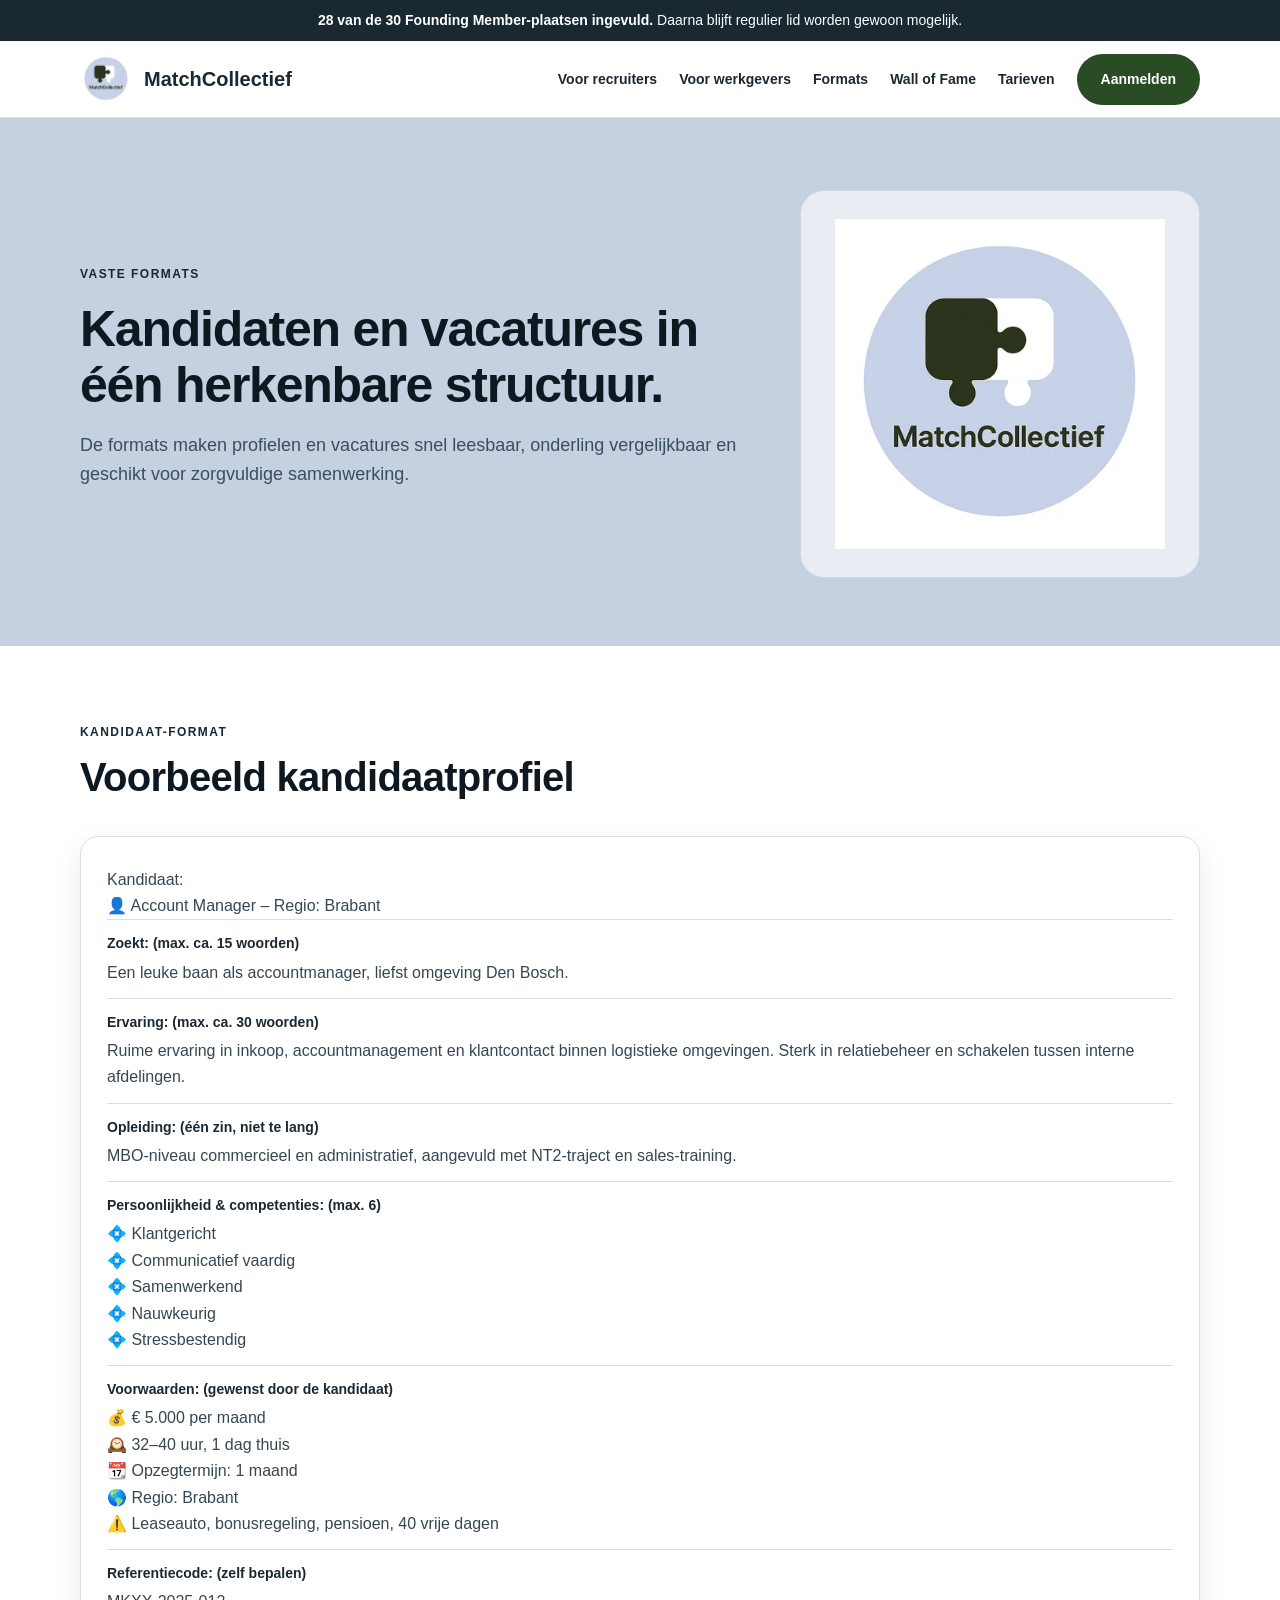
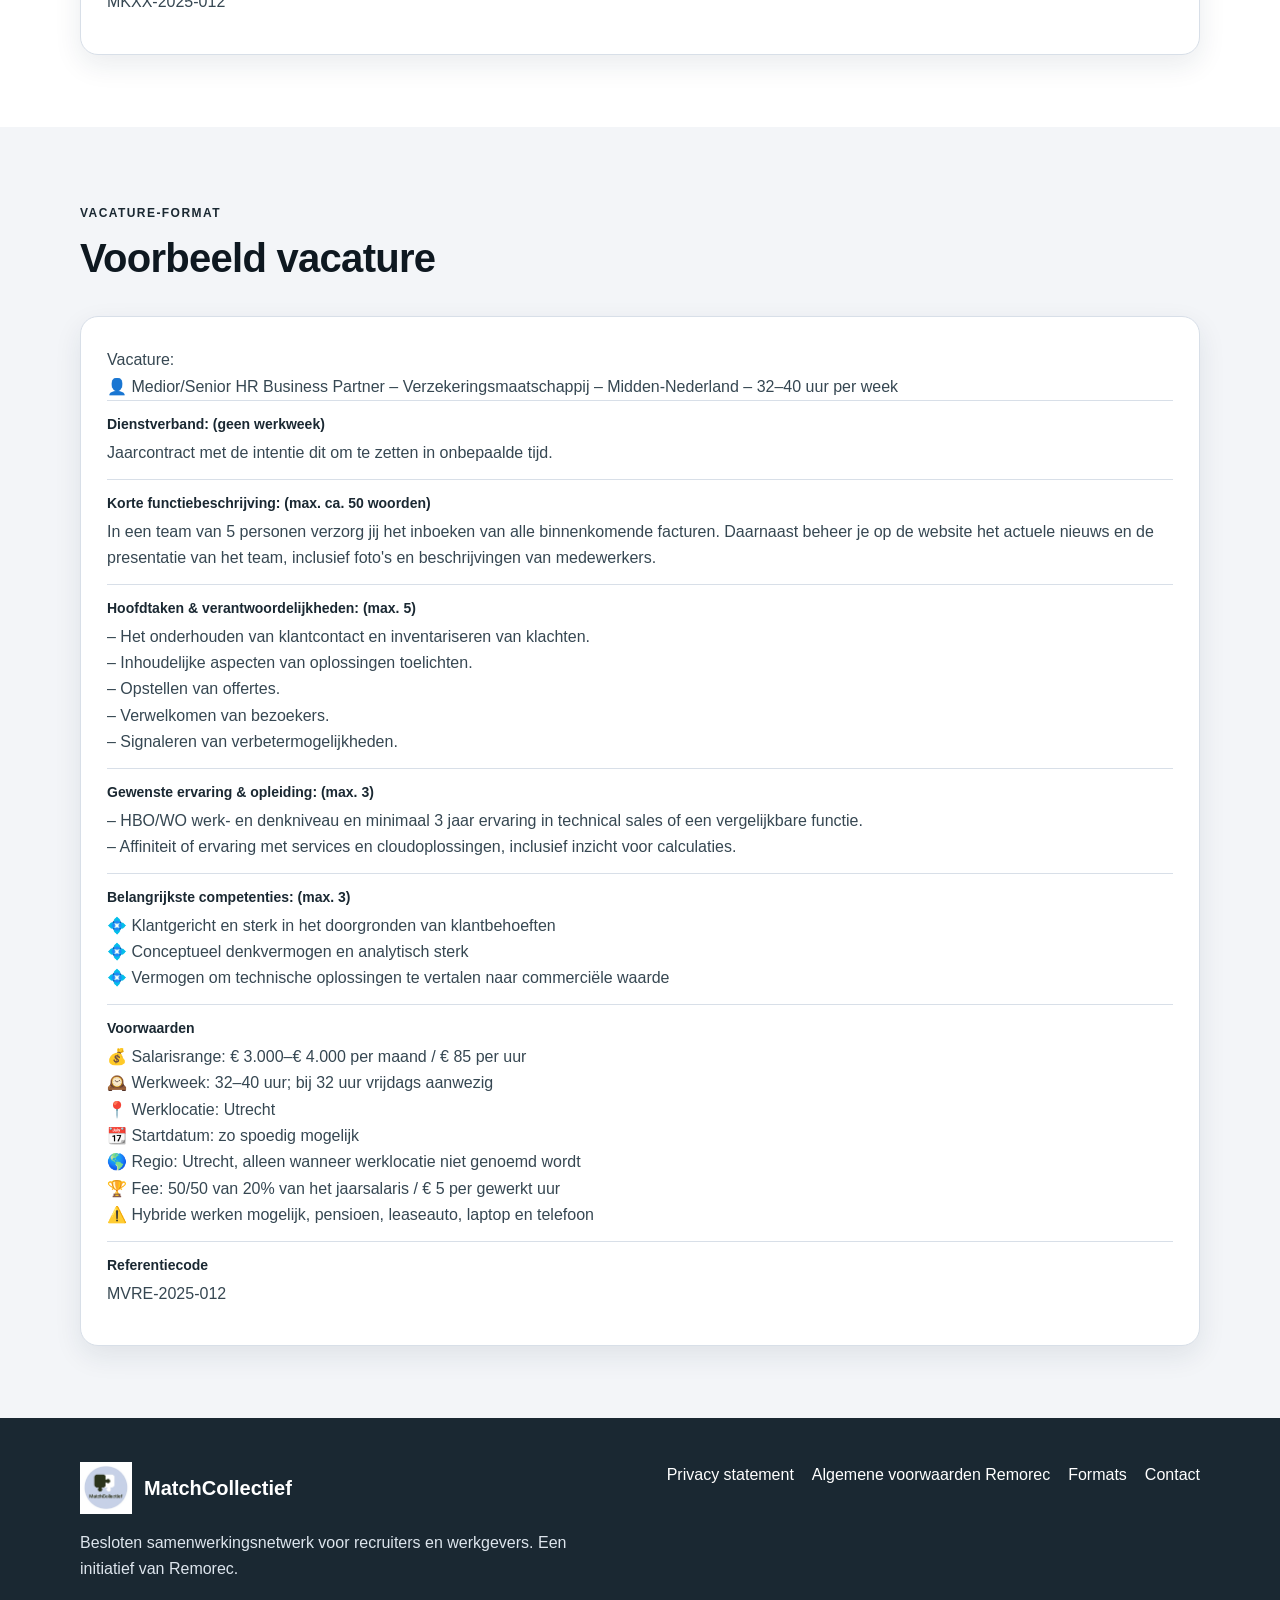
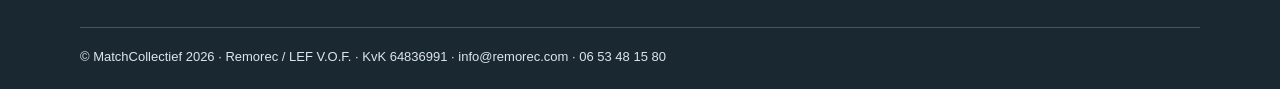
==== formats.html @ ca80b36f "Add files via upload" ====
<!doctype html>
<html lang="nl">
<head>
<meta charset="utf-8">
<meta name="viewport" content="width=device-width,initial-scale=1">
<title>Formats voor kandidaten en vacatures | MatchCollectief</title>
<meta name="description" content="Vaste formats voor kandidaatprofielen en vacatures.">
<link rel="stylesheet" href="assets/style.css">
<link rel="icon" href="assets/matchcollectief-logo.webp">
<meta name="theme-color" content="#C5D0E0">
</head>
<body>

<div class="topbar"><strong>28 van de 30 Founding Member-plaatsen ingevuld.</strong> Daarna blijft regulier lid worden gewoon mogelijk.</div>
<nav>
  <div class="wrap nav-inner">
    <a class="brand" href="index.html"><img src="assets/matchcollectief-logo.webp" alt="Logo MatchCollectief"><span>MatchCollectief</span></a>
    <button class="menu-toggle" aria-label="Menu openen">☰</button>
    <div class="nav-links">
      <a href="voor-recruiters.html">Voor recruiters</a>
      <a href="voor-werkgevers.html">Voor werkgevers</a>
      <a href="formats.html">Formats</a>
      <a href="wall-of-fame.html">Wall of Fame</a>
      <a href="index.html#tarieven">Tarieven</a>
      <a class="btn btn-green" href="https://forms.cloud.microsoft/r/RFV0NkkKXE" target="_blank" rel="noopener">Aanmelden</a>
    </div>
  </div>
</nav>


<header class="hero">
<div class="wrap hero-grid">
<div><span class="eyebrow">Vaste formats</span><h1>Kandidaten en vacatures in één herkenbare structuur.</h1><p class="lead">De formats maken profielen en vacatures snel leesbaar, onderling vergelijkbaar en geschikt voor zorgvuldige samenwerking.</p></div>
<div class="logo-panel"><img src="assets/matchcollectief-logo.webp" alt="MatchCollectief"></div>
</div>
</header>

<section id="kandidaat"><div class="wrap"><div class="section-head"><span class="eyebrow">Kandidaat-format</span><h2>Voorbeeld kandidaatprofiel</h2></div>
<div class="format-card">
<div class="format-copy">Kandidaat:
👤 Account Manager – Regio: Brabant</div>
<div class="format-block"><div class="format-label">Zoekt: (max. ca. 15 woorden)</div><div class="format-copy">Een leuke baan als accountmanager, liefst omgeving Den Bosch.</div></div>
<div class="format-block"><div class="format-label">Ervaring: (max. ca. 30 woorden)</div><div class="format-copy">Ruime ervaring in inkoop, accountmanagement en klantcontact binnen logistieke omgevingen. Sterk in relatiebeheer en schakelen tussen interne afdelingen.</div></div>
<div class="format-block"><div class="format-label">Opleiding: (één zin, niet te lang)</div><div class="format-copy">MBO-niveau commercieel en administratief, aangevuld met NT2-traject en sales-training.</div></div>
<div class="format-block"><div class="format-label">Persoonlijkheid & competenties: (max. 6)</div><div class="format-copy">💠 Klantgericht
💠 Communicatief vaardig
💠 Samenwerkend
💠 Nauwkeurig
💠 Stressbestendig</div></div>
<div class="format-block"><div class="format-label">Voorwaarden: (gewenst door de kandidaat)</div><div class="format-copy">💰 € 5.000 per maand
🕰️ 32–40 uur, 1 dag thuis
📆 Opzegtermijn: 1 maand
🌎 Regio: Brabant
⚠️ Leaseauto, bonusregeling, pensioen, 40 vrije dagen</div></div>
<div class="format-block"><div class="format-label">Referentiecode: (zelf bepalen)</div><div class="format-copy">MKXX-2025-012</div></div>
</div></div></section>

<section id="vacature" class="alt"><div class="wrap"><div class="section-head"><span class="eyebrow">Vacature-format</span><h2>Voorbeeld vacature</h2></div>
<div class="format-card">
<div class="format-copy">Vacature:
👤 Medior/Senior HR Business Partner – Verzekeringsmaatschappij – Midden-Nederland – 32–40 uur per week</div>
<div class="format-block"><div class="format-label">Dienstverband: (geen werkweek)</div><div class="format-copy">Jaarcontract met de intentie dit om te zetten in onbepaalde tijd.</div></div>
<div class="format-block"><div class="format-label">Korte functiebeschrijving: (max. ca. 50 woorden)</div><div class="format-copy">In een team van 5 personen verzorg jij het inboeken van alle binnenkomende facturen. Daarnaast beheer je op de website het actuele nieuws en de presentatie van het team, inclusief foto's en beschrijvingen van medewerkers.</div></div>
<div class="format-block"><div class="format-label">Hoofdtaken & verantwoordelijkheden: (max. 5)</div><div class="format-copy">– Het onderhouden van klantcontact en inventariseren van klachten.
– Inhoudelijke aspecten van oplossingen toelichten.
– Opstellen van offertes.
– Verwelkomen van bezoekers.
– Signaleren van verbetermogelijkheden.</div></div>
<div class="format-block"><div class="format-label">Gewenste ervaring & opleiding: (max. 3)</div><div class="format-copy">– HBO/WO werk- en denkniveau en minimaal 3 jaar ervaring in technical sales of een vergelijkbare functie.
– Affiniteit of ervaring met services en cloudoplossingen, inclusief inzicht voor calculaties.</div></div>
<div class="format-block"><div class="format-label">Belangrijkste competenties: (max. 3)</div><div class="format-copy">💠 Klantgericht en sterk in het doorgronden van klantbehoeften
💠 Conceptueel denkvermogen en analytisch sterk
💠 Vermogen om technische oplossingen te vertalen naar commerciële waarde</div></div>
<div class="format-block"><div class="format-label">Voorwaarden</div><div class="format-copy">💰 Salarisrange: € 3.000–€ 4.000 per maand / € 85 per uur
🕰️ Werkweek: 32–40 uur; bij 32 uur vrijdags aanwezig
📍 Werklocatie: Utrecht
📆 Startdatum: zo spoedig mogelijk
🌎 Regio: Utrecht, alleen wanneer werklocatie niet genoemd wordt
🏆 Fee: 50/50 van 20% van het jaarsalaris / € 5 per gewerkt uur
⚠️ Hybride werken mogelijk, pensioen, leaseauto, laptop en telefoon</div></div>
<div class="format-block"><div class="format-label">Referentiecode</div><div class="format-copy">MVRE-2025-012</div></div>
</div></div></section>


<footer>
  <div class="wrap">
    <div class="footer-grid">
      <div>
        <a class="brand" style="color:#fff" href="index.html"><img src="assets/matchcollectief-logo.webp" alt=""><span>MatchCollectief</span></a>
        <p>Besloten samenwerkingsnetwerk voor recruiters en werkgevers. Een initiatief van Remorec.</p>
      </div>
      <div class="footer-links">
        <a href="privacy.html">Privacy statement</a>
        <a href="https://www.remorec.com/" target="_blank" rel="noopener">Algemene voorwaarden Remorec</a>
        <a href="formats.html">Formats</a>
        <a href="mailto:info@remorec.com">Contact</a>
      </div>
    </div>
    <div class="copyright">© MatchCollectief 2026 · Remorec / LEF V.O.F. · KvK 64836991 · info@remorec.com · 06 53 48 15 80</div>
  </div>
</footer>
<script src="assets/site.js"></script>

</body>
</html>
---- assets/style.css ----
:root{
  --navy:#1A2832;
  --navy-deep:#0E1820;
  --steel:#3A4F5E;
  --brand:#C5D0E0;
  --brand-light:#E4E9F1;
  --paper:#F3F5F8;
  --white:#FFFFFF;
  --text:#1A2832;
  --muted:#5A6878;
  --line:#D8DFE8;
  --green:#294C25;
  --green-hover:#1E391B;
  --green-soft:#E7EFE5;
  --shadow:0 10px 28px rgba(20,43,71,.09);
  --radius:16px;
}
*{box-sizing:border-box}
html{scroll-behavior:smooth}
body{margin:0;font-family:Arial,Helvetica,sans-serif;color:var(--text);background:#fff;line-height:1.65;font-size:16px}
img{max-width:100%;display:block}
a{color:inherit}
.wrap{width:min(1120px,calc(100% - 40px));margin-inline:auto}
.topbar{background:var(--navy);color:#fff;text-align:center;padding:9px 16px;font-size:14px}
nav{position:sticky;top:0;z-index:50;background:rgba(255,255,255,.96);backdrop-filter:blur(10px);border-bottom:1px solid var(--line)}
.nav-inner{min-height:76px;display:flex;align-items:center;justify-content:space-between;gap:24px}
.brand{display:flex;align-items:center;gap:12px;text-decoration:none;font-size:20px;font-weight:800;color:var(--navy)}
.brand img{width:52px;height:52px;object-fit:contain}
.nav-links{display:flex;align-items:center;gap:22px}
.nav-links a{text-decoration:none;font-weight:700;font-size:14px}
.menu-toggle{display:none;border:0;background:none;font-size:28px;color:var(--navy)}
.btn{display:inline-flex;align-items:center;justify-content:center;text-decoration:none;font-weight:800;border-radius:999px;padding:12px 22px;border:2px solid transparent;transition:.2s}
.btn-green{background:var(--green);color:#fff}
.btn-green:hover{background:var(--green-hover);transform:translateY(-1px)}
.btn-outline{border-color:var(--navy);color:var(--navy);background:#fff}
.btn-light{background:#fff;color:var(--navy)}
.hero{background:var(--brand);padding:72px 0 68px;overflow:hidden}
.hero-grid{display:grid;grid-template-columns:1.25fr .75fr;gap:52px;align-items:center}
.eyebrow{display:inline-block;text-transform:uppercase;letter-spacing:.12em;font-size:12px;font-weight:900;color:var(--navy)}
.hero h1{font-size:clamp(34px,4.5vw,50px);line-height:1.12;letter-spacing:-.025em;margin:14px 0 18px;color:var(--navy-deep);max-width:790px}
.hero .lead{font-size:18px;color:var(--steel);max-width:760px}
.actions{display:flex;gap:12px;flex-wrap:wrap;margin-top:26px}
.logo-panel{background:rgba(255,255,255,.62);border:1px solid rgba(26,40,50,.12);border-radius:24px;padding:28px;display:grid;place-items:center}
.logo-panel img{width:min(330px,100%)}
.member-status{margin-top:24px;background:#fff;border-radius:14px;padding:18px 20px;border-left:5px solid var(--green)}
.member-status strong{display:block;color:var(--navy);font-size:19px}
.member-status span{color:var(--muted)}
section{padding:72px 0}
.alt{background:var(--paper)}
.brand-section{background:var(--brand-light)}
.section-head{max-width:760px;margin-bottom:34px}
.section-head h2{font-size:clamp(28px,3.5vw,40px);line-height:1.18;letter-spacing:-.018em;margin:10px 0 12px;color:var(--navy-deep)}
.section-head p{font-size:17px;color:var(--muted);margin:0}
.grid-2,.grid-3{display:grid;gap:22px}
.grid-2{grid-template-columns:repeat(2,1fr)}
.grid-3{grid-template-columns:repeat(3,1fr)}
.card{background:#fff;border:1px solid var(--line);border-radius:var(--radius);padding:27px;box-shadow:0 5px 18px rgba(20,43,71,.05)}
.card h3{margin:0 0 10px;color:var(--navy);font-size:21px}
.card p{margin:0;color:var(--muted)}
.card .btn{margin-top:20px}
.checks{list-style:none;padding:0;margin:0}
.checks li{position:relative;padding:7px 0 7px 28px}
.checks li::before{content:"✓";position:absolute;left:0;color:var(--green);font-weight:900}
.steps{counter-reset:step}
.step{position:relative;padding-left:76px}
.step::before{counter-increment:step;content:counter(step);position:absolute;left:24px;top:25px;width:38px;height:38px;border-radius:50%;background:var(--green);color:#fff;display:grid;place-items:center;font-weight:900}
.price{font-size:36px;font-weight:900;color:var(--navy);line-height:1.1;margin:12px 0}
.price small{font-size:14px;font-weight:400;color:var(--muted)}
.notice{background:var(--green-soft);border:1px solid #BFD1BC;border-radius:14px;padding:18px 20px;margin-top:22px}
.profile{display:grid;grid-template-columns:220px 1fr;gap:34px;align-items:center}
.profile img{border-radius:18px;width:100%}
.profile h2{margin:8px 0 12px;color:var(--navy-deep);font-size:34px;line-height:1.15}
.contact-links{display:flex;gap:10px;flex-wrap:wrap;margin-top:18px}
.format-grid{display:grid;grid-template-columns:1fr 1fr;gap:24px}
.format-card{background:#fff;border:1px solid var(--line);border-radius:18px;padding:26px;box-shadow:var(--shadow)}
.format-card h3{margin:0 0 4px;color:var(--navy)}
.format-card .format-sub{font-size:14px;color:var(--muted);margin-bottom:18px}
.format-block{padding:12px 0;border-top:1px solid var(--line)}
.format-block:first-of-type{border-top:0}
.format-label{font-weight:900;color:var(--navy);font-size:14px}
.format-copy{white-space:pre-line;color:#364752;margin-top:4px}
details{background:#fff;border:1px solid var(--line);border-radius:12px;margin:0 0 12px;padding:0 18px}
summary{cursor:pointer;font-weight:800;color:var(--navy);padding:17px 0}
.answer{padding:0 0 18px;color:var(--muted)}
.cta{background:var(--green);color:#fff}
.cta h2{font-size:clamp(28px,3.6vw,39px);line-height:1.15;margin:0 0 10px}
.cta-grid{display:grid;grid-template-columns:1.25fr .75fr;gap:30px;align-items:center}
.member-grid{display:grid;grid-template-columns:repeat(3,1fr);gap:18px}
.member-card{border:1px solid var(--line);border-radius:14px;background:#fff;padding:22px;display:flex;flex-direction:column;min-height:188px}
.member-card .nr{font-size:12px;font-weight:900;color:var(--steel)}
.member-card h3{margin:7px 0 5px;color:var(--navy)}
.member-card p{margin:0 0 4px;color:var(--muted)}
.member-card a{margin-top:auto;padding-top:12px;color:var(--green);font-weight:900;text-decoration:none}
.member-card.open{border:2px dashed var(--green);background:var(--green-soft)}
.legal{max-width:860px}
.legal h1{font-size:40px;color:var(--navy-deep);line-height:1.15}
.legal h2{font-size:25px;color:var(--navy);margin-top:36px}
.legal h3{font-size:19px;color:var(--navy);margin-top:26px}
.legal p,.legal li{color:#465660}
footer{background:var(--navy);color:#DDE5ED;padding:44px 0 22px}
.footer-grid{display:grid;grid-template-columns:1fr 1fr;gap:30px}
.footer-links{display:flex;justify-content:flex-end;gap:18px;flex-wrap:wrap}
.footer-links a{color:#fff;text-decoration:none}
.copyright{border-top:1px solid #45545E;margin-top:28px;padding-top:18px;font-size:13px}
@media(max-width:880px){
 .hero-grid,.grid-2,.grid-3,.format-grid,.profile,.cta-grid,.footer-grid{grid-template-columns:1fr}
 .member-grid{grid-template-columns:1fr 1fr}
 .menu-toggle{display:block}
 .nav-links{display:none;position:absolute;top:76px;left:0;right:0;background:#fff;padding:20px;box-shadow:var(--shadow);flex-direction:column;align-items:stretch}
 .nav-links.open{display:flex}
 .footer-links{justify-content:flex-start}
}
@media(max-width:560px){
 .wrap{width:min(100% - 28px,1120px)}
 .hero{padding:54px 0}
 .hero h1{font-size:34px}
 .actions{flex-direction:column}
 .btn{width:100%}
 .member-grid{grid-template-columns:1fr}
 section{padding:58px 0}
}
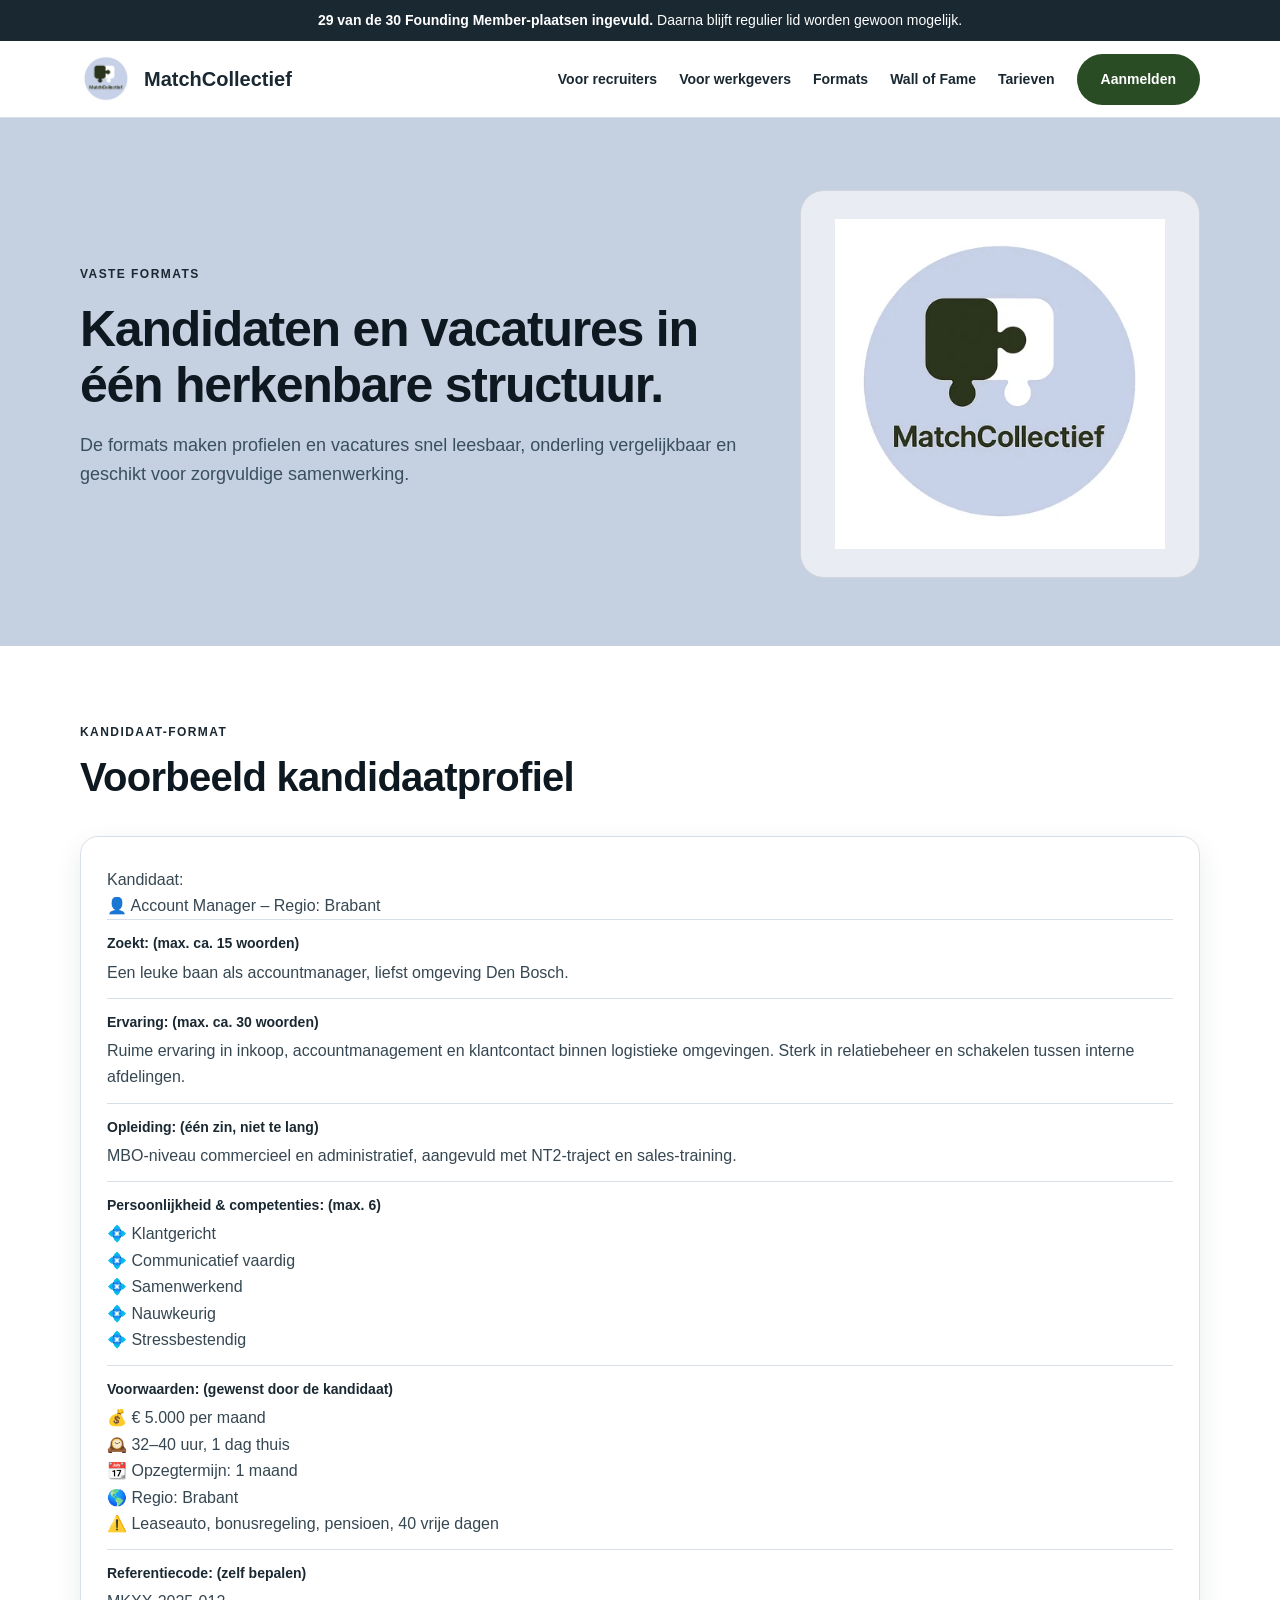
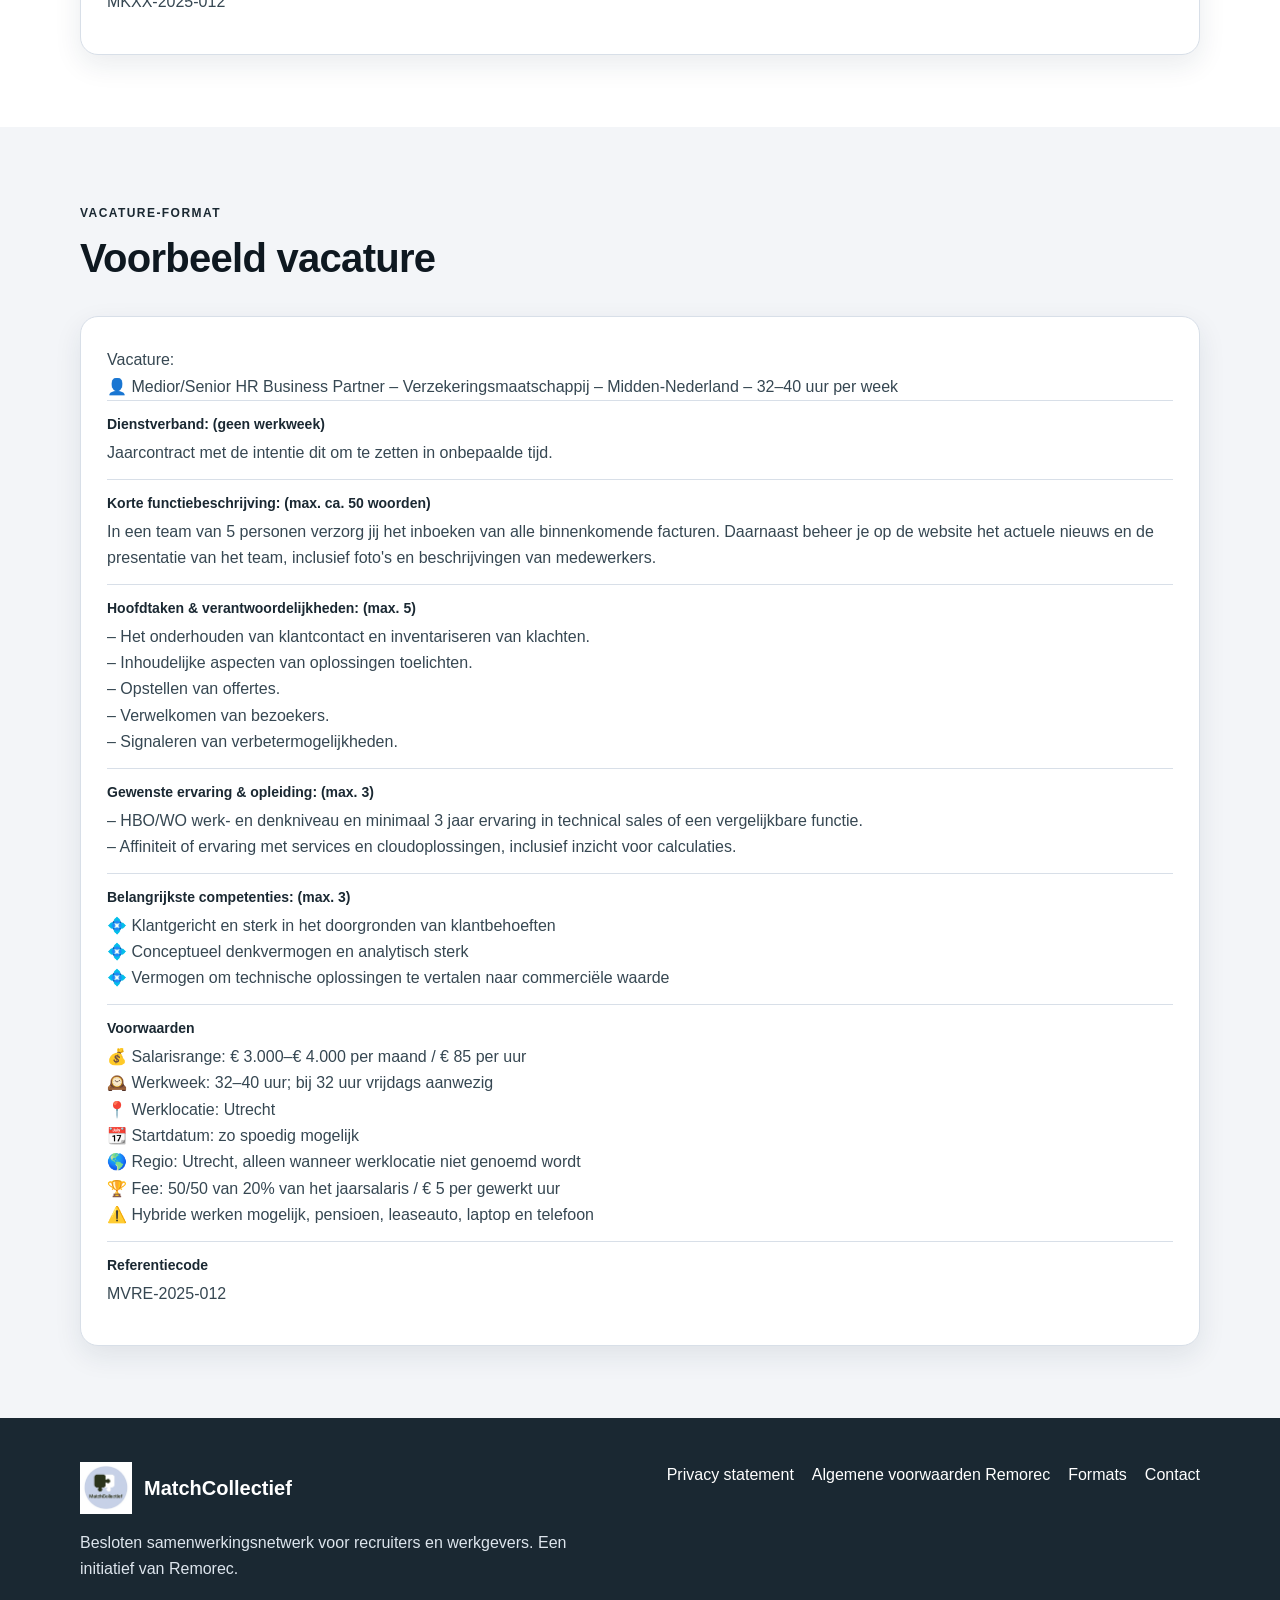
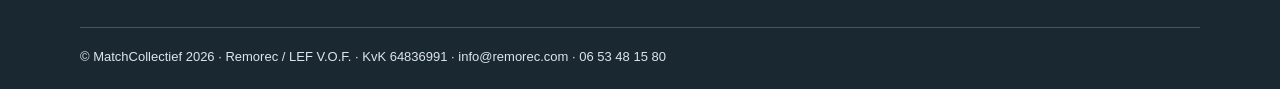
==== commit d14c1915: "Add files via upload" ====
--- a/formats.html
+++ b/formats.html
@@ -11,7 +11,7 @@
 </head>
 <body>
 
-<div class="topbar"><strong>28 van de 30 Founding Member-plaatsen ingevuld.</strong> Daarna blijft regulier lid worden gewoon mogelijk.</div>
+<div class="topbar"><strong>29 van de 30 Founding Member-plaatsen ingevuld.</strong> Daarna blijft regulier lid worden gewoon mogelijk.</div>
 <nav>
   <div class="wrap nav-inner">
     <a class="brand" href="index.html"><img src="assets/matchcollectief-logo.webp" alt="Logo MatchCollectief"><span>MatchCollectief</span></a>
@@ -102,4 +102,4 @@
 <script src="assets/site.js"></script>
 
 </body>
-</html>+</html>
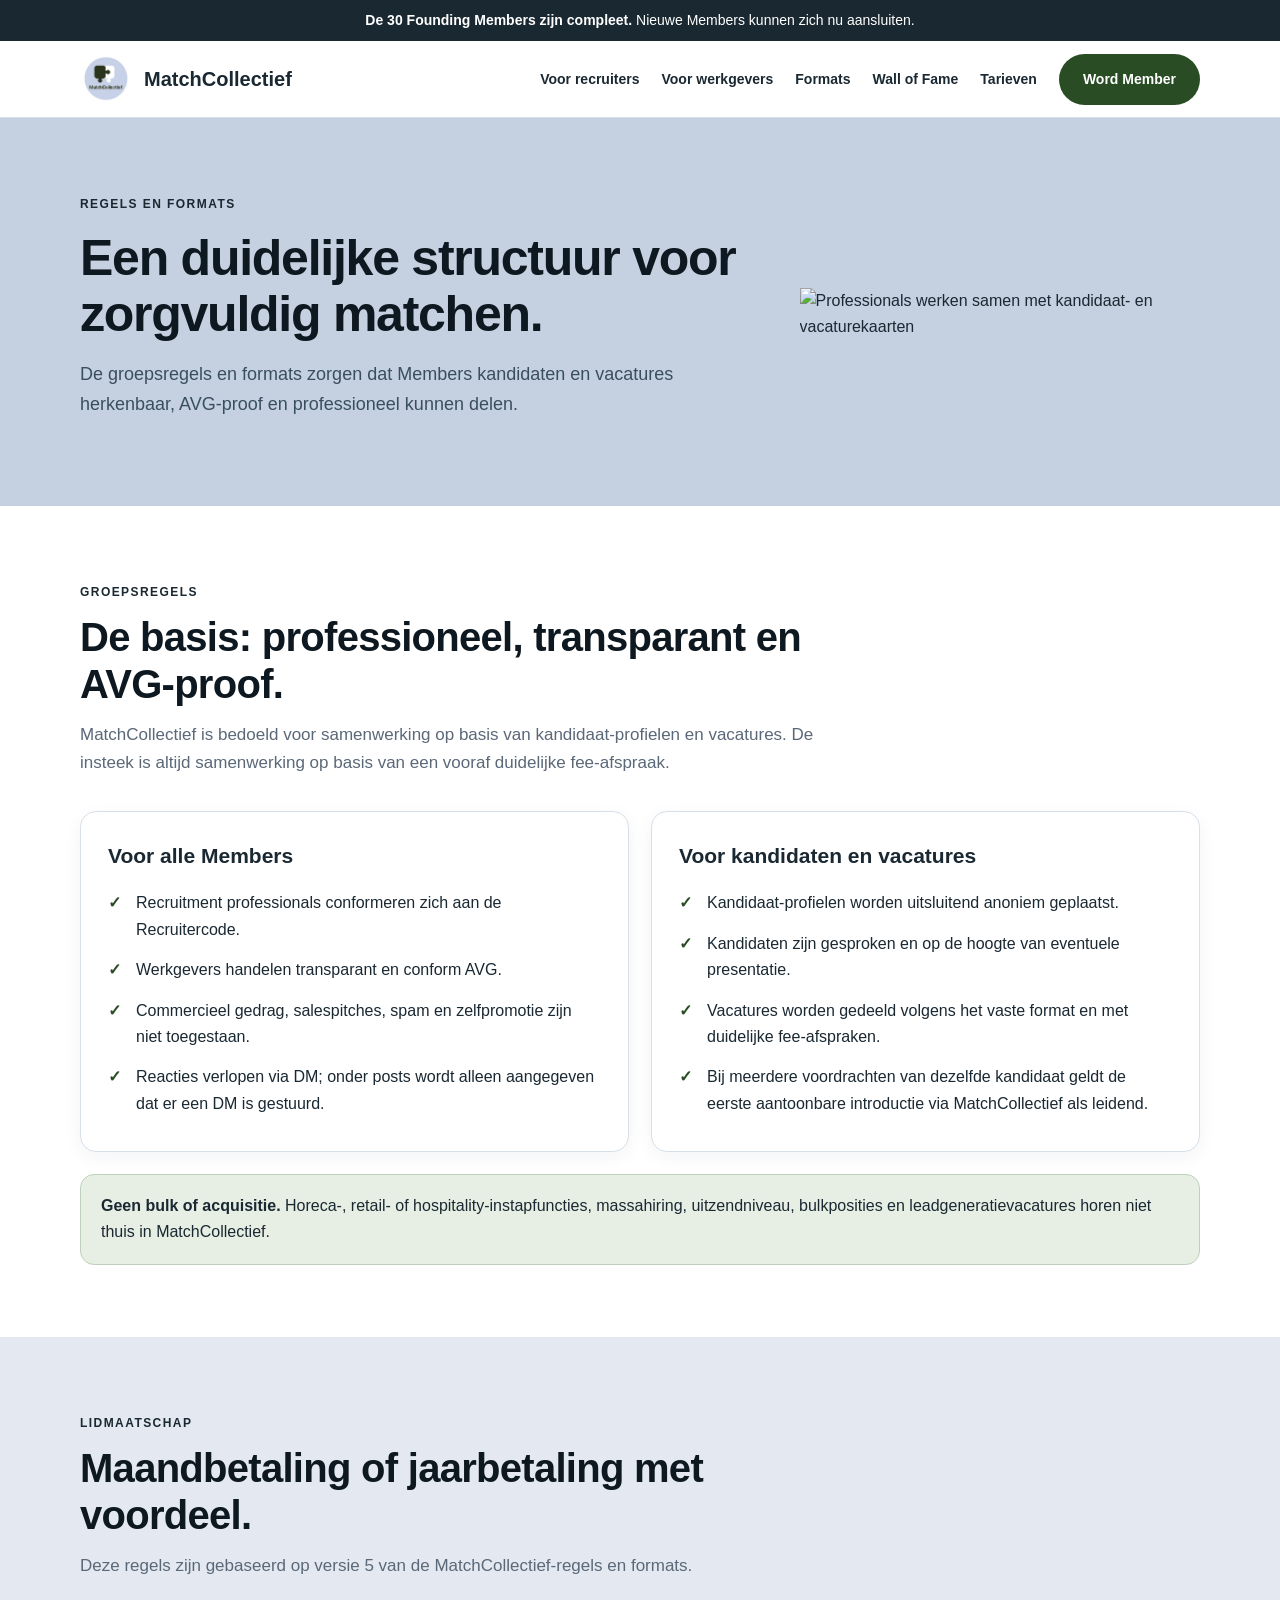
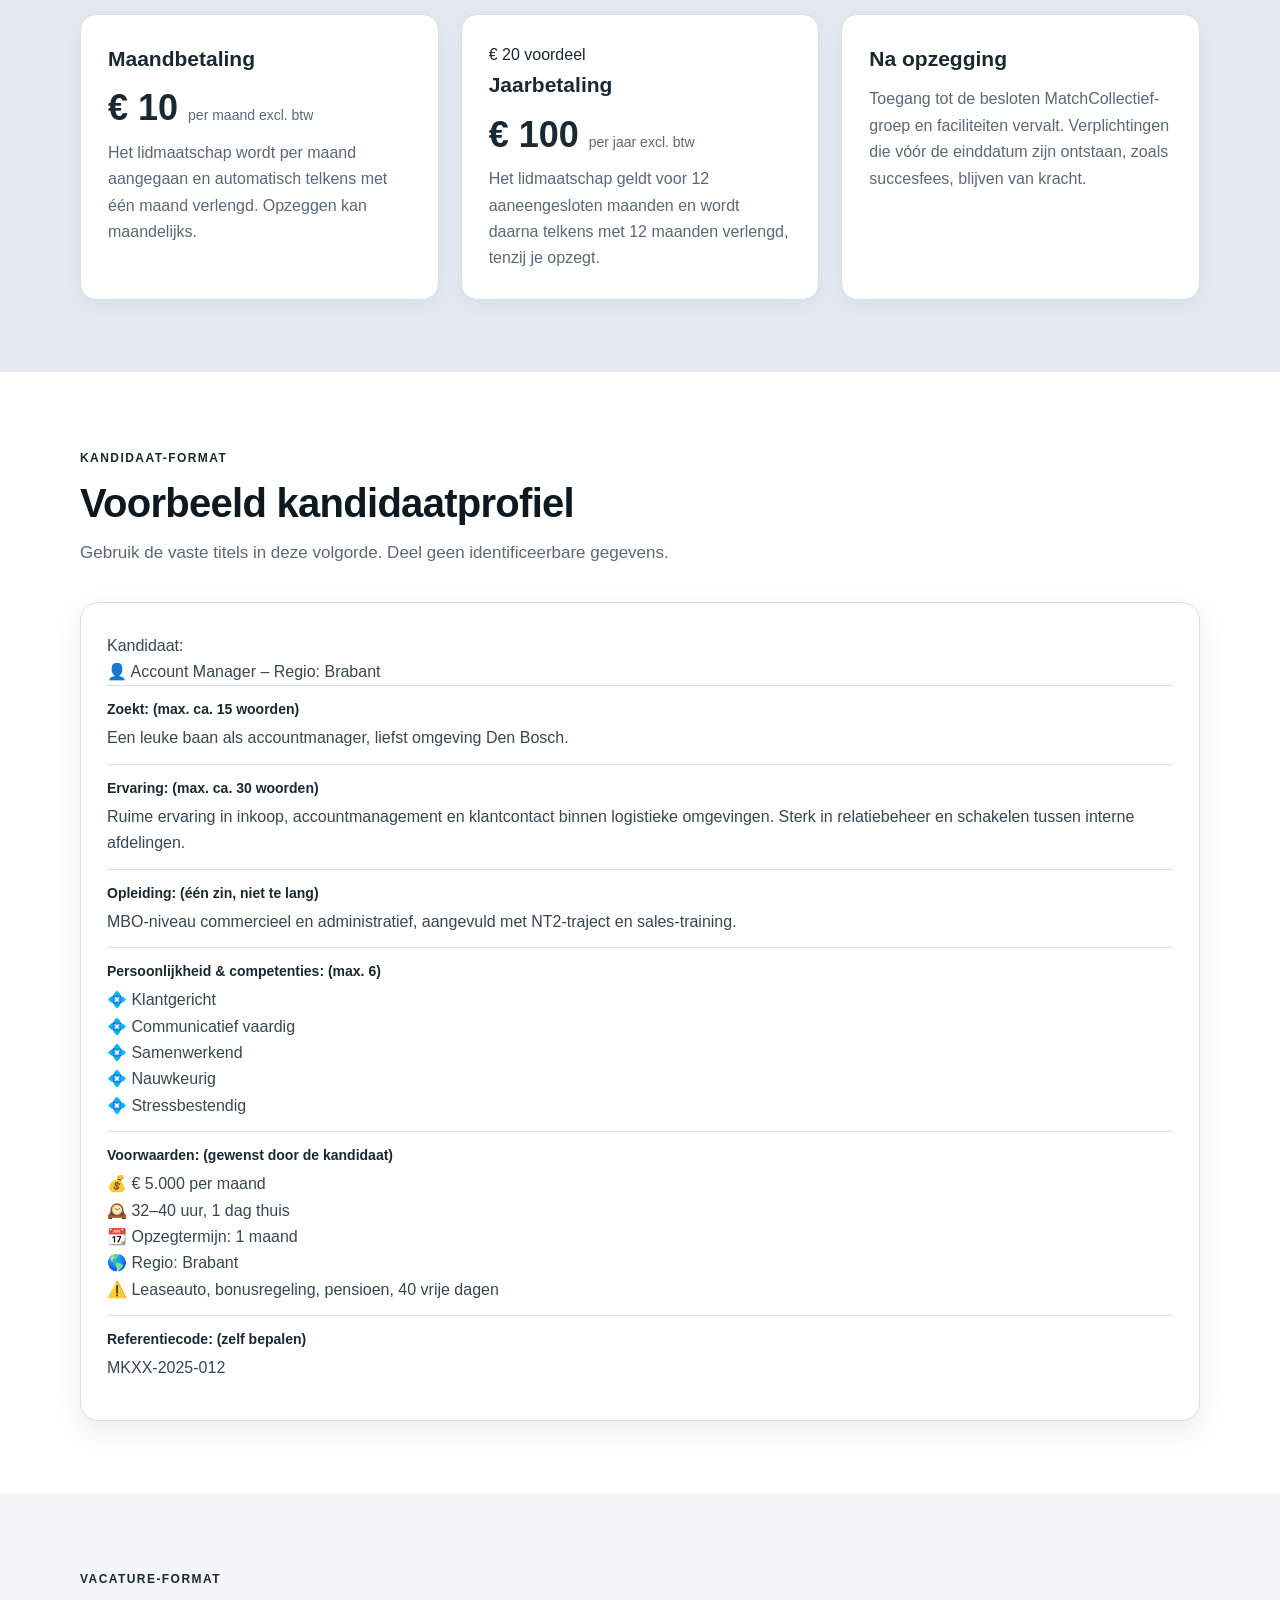
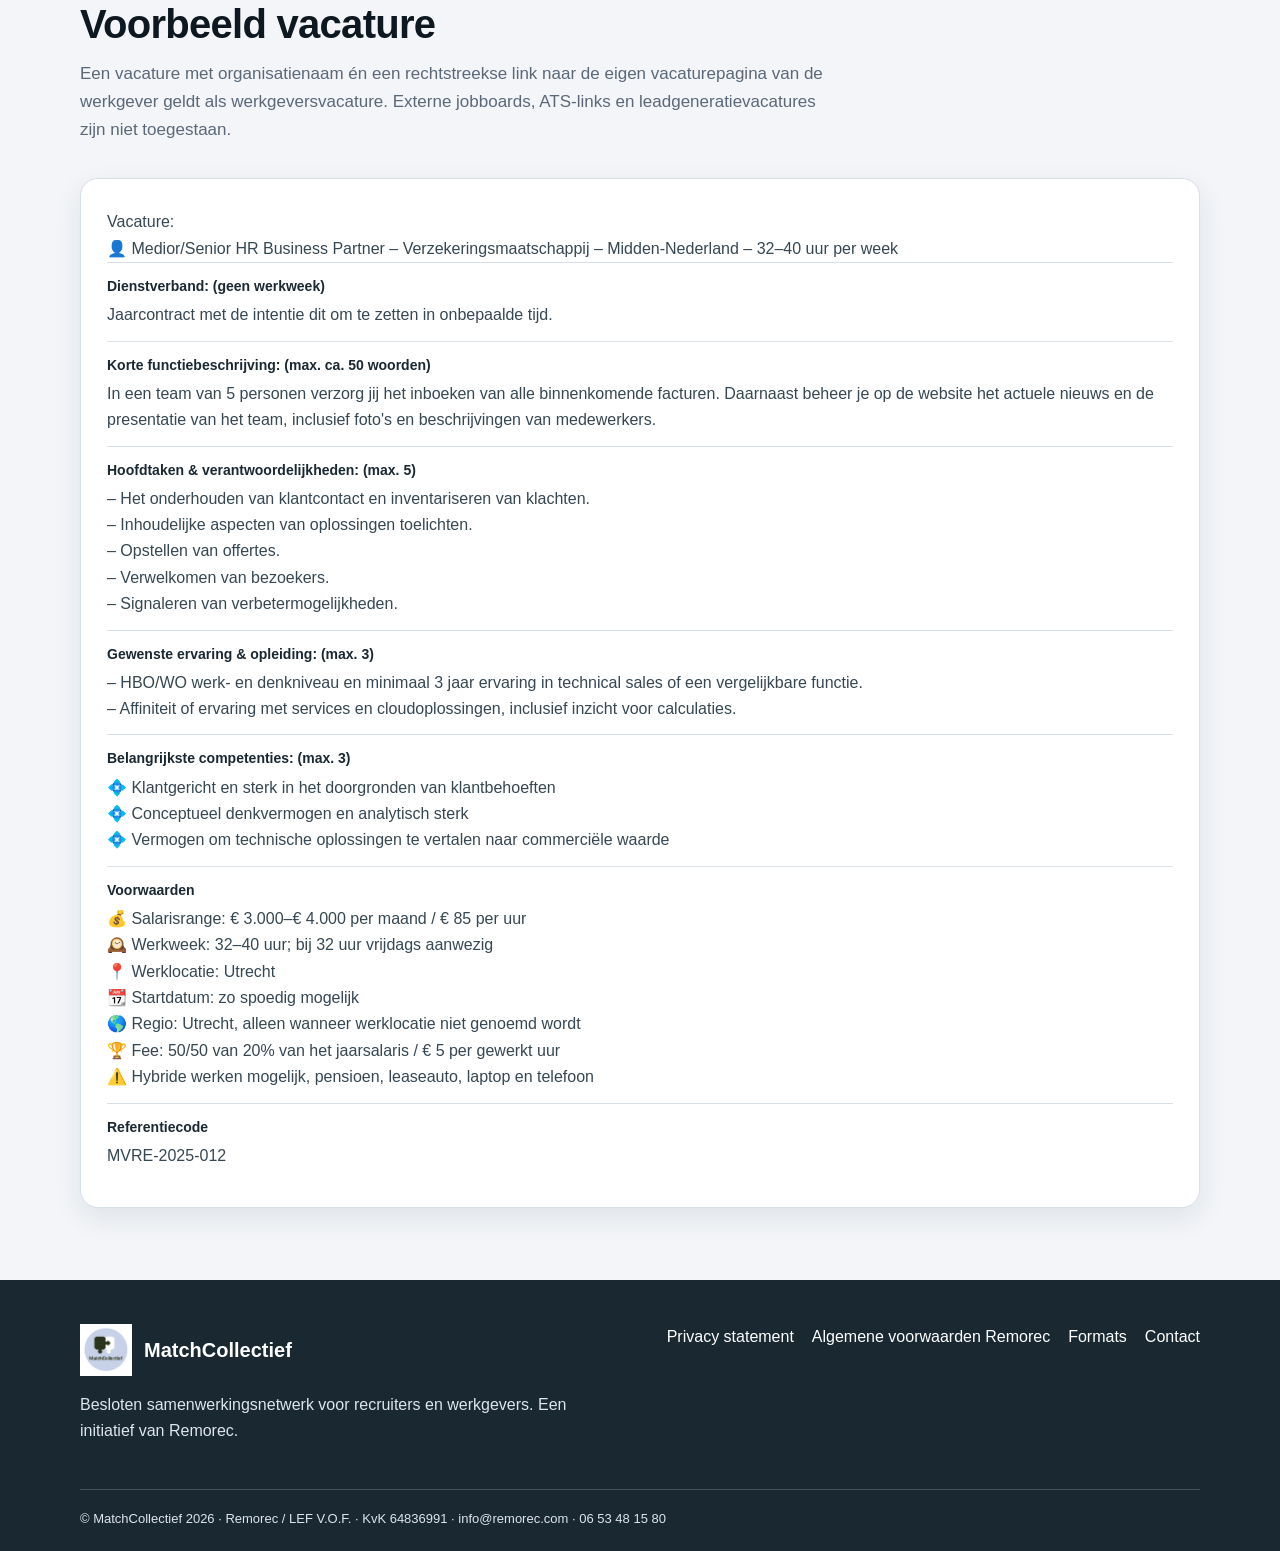
==== commit 9b56bc45: "Add files via upload" ====
--- a/formats.html
+++ b/formats.html
@@ -3,15 +3,15 @@
 <head>
 <meta charset="utf-8">
 <meta name="viewport" content="width=device-width,initial-scale=1">
-<title>Formats voor kandidaten en vacatures | MatchCollectief</title>
-<meta name="description" content="Vaste formats voor kandidaatprofielen en vacatures.">
+<title>Regels en formats | MatchCollectief</title>
+<meta name="description" content="Groepsregels, lidmaatschapsregels en vaste formats voor kandidaatprofielen en vacatures.">
 <link rel="stylesheet" href="assets/style.css">
 <link rel="icon" href="assets/matchcollectief-logo.webp">
 <meta name="theme-color" content="#C5D0E0">
 </head>
 <body>
 
-<div class="topbar"><strong>29 van de 30 Founding Member-plaatsen ingevuld.</strong> Daarna blijft regulier lid worden gewoon mogelijk.</div>
+<div class="topbar"><strong>De 30 Founding Members zijn compleet.</strong> Nieuwe Members kunnen zich nu aansluiten.</div>
 <nav>
   <div class="wrap nav-inner">
     <a class="brand" href="index.html"><img src="assets/matchcollectief-logo.webp" alt="Logo MatchCollectief"><span>MatchCollectief</span></a>
@@ -22,7 +22,7 @@
       <a href="formats.html">Formats</a>
       <a href="wall-of-fame.html">Wall of Fame</a>
       <a href="index.html#tarieven">Tarieven</a>
-      <a class="btn btn-green" href="https://forms.cloud.microsoft/r/RFV0NkkKXE" target="_blank" rel="noopener">Aanmelden</a>
+      <a class="btn btn-green" href="https://forms.cloud.microsoft/r/RFV0NkkKXE" target="_blank" rel="noopener">Word Member</a>
     </div>
   </div>
 </nav>
@@ -30,12 +30,27 @@
 
 <header class="hero">
 <div class="wrap hero-grid">
-<div><span class="eyebrow">Vaste formats</span><h1>Kandidaten en vacatures in één herkenbare structuur.</h1><p class="lead">De formats maken profielen en vacatures snel leesbaar, onderling vergelijkbaar en geschikt voor zorgvuldige samenwerking.</p></div>
-<div class="logo-panel"><img src="assets/matchcollectief-logo.webp" alt="MatchCollectief"></div>
+<div><span class="eyebrow">Regels en formats</span><h1>Een duidelijke structuur voor zorgvuldig matchen.</h1><p class="lead">De groepsregels en formats zorgen dat Members kandidaten en vacatures herkenbaar, AVG-proof en professioneel kunnen delen.</p></div>
+<div class="image-panel hero-image"><img src="assets/member-network.png" alt="Professionals werken samen met kandidaat- en vacaturekaarten"></div>
 </div>
 </header>
 
-<section id="kandidaat"><div class="wrap"><div class="section-head"><span class="eyebrow">Kandidaat-format</span><h2>Voorbeeld kandidaatprofiel</h2></div>
+<section><div class="wrap"><div class="section-head"><span class="eyebrow">Groepsregels</span><h2>De basis: professioneel, transparant en AVG-proof.</h2><p>MatchCollectief is bedoeld voor samenwerking op basis van kandidaat-profielen en vacatures. De insteek is altijd samenwerking op basis van een vooraf duidelijke fee-afspraak.</p></div>
+<div class="grid-2">
+<article class="card"><h3>Voor alle Members</h3><ul class="checks"><li>Recruitment professionals conformeren zich aan de Recruitercode.</li><li>Werkgevers handelen transparant en conform AVG.</li><li>Commercieel gedrag, salespitches, spam en zelfpromotie zijn niet toegestaan.</li><li>Reacties verlopen via DM; onder posts wordt alleen aangegeven dat er een DM is gestuurd.</li></ul></article>
+<article class="card"><h3>Voor kandidaten en vacatures</h3><ul class="checks"><li>Kandidaat-profielen worden uitsluitend anoniem geplaatst.</li><li>Kandidaten zijn gesproken en op de hoogte van eventuele presentatie.</li><li>Vacatures worden gedeeld volgens het vaste format en met duidelijke fee-afspraken.</li><li>Bij meerdere voordrachten van dezelfde kandidaat geldt de eerste aantoonbare introductie via MatchCollectief als leidend.</li></ul></article>
+</div>
+<div class="notice"><strong>Geen bulk of acquisitie.</strong> Horeca-, retail- of hospitality-instapfuncties, massahiring, uitzendniveau, bulkposities en leadgeneratievacatures horen niet thuis in MatchCollectief.</div>
+</div></section>
+
+<section class="brand-section"><div class="wrap"><div class="section-head"><span class="eyebrow">Lidmaatschap</span><h2>Maandbetaling of jaarbetaling met voordeel.</h2><p>Deze regels zijn gebaseerd op versie 5 van de MatchCollectief-regels en formats.</p></div>
+<div class="grid-3">
+<article class="card"><h3>Maandbetaling</h3><div class="price">€ 10 <small>per maand excl. btw</small></div><p>Het lidmaatschap wordt per maand aangegaan en automatisch telkens met één maand verlengd. Opzeggen kan maandelijks.</p></article>
+<article class="card"><span class="price-badge">€ 20 voordeel</span><h3>Jaarbetaling</h3><div class="price">€ 100 <small>per jaar excl. btw</small></div><p>Het lidmaatschap geldt voor 12 aaneengesloten maanden en wordt daarna telkens met 12 maanden verlengd, tenzij je opzegt.</p></article>
+<article class="card"><h3>Na opzegging</h3><p>Toegang tot de besloten MatchCollectief-groep en faciliteiten vervalt. Verplichtingen die vóór de einddatum zijn ontstaan, zoals succesfees, blijven van kracht.</p></article>
+</div></div></section>
+
+<section id="kandidaat"><div class="wrap"><div class="section-head"><span class="eyebrow">Kandidaat-format</span><h2>Voorbeeld kandidaatprofiel</h2><p>Gebruik de vaste titels in deze volgorde. Deel geen identificeerbare gegevens.</p></div>
 <div class="format-card">
 <div class="format-copy">Kandidaat:
 👤 Account Manager – Regio: Brabant</div>
@@ -55,7 +70,7 @@
 <div class="format-block"><div class="format-label">Referentiecode: (zelf bepalen)</div><div class="format-copy">MKXX-2025-012</div></div>
 </div></div></section>
 
-<section id="vacature" class="alt"><div class="wrap"><div class="section-head"><span class="eyebrow">Vacature-format</span><h2>Voorbeeld vacature</h2></div>
+<section id="vacature" class="alt"><div class="wrap"><div class="section-head"><span class="eyebrow">Vacature-format</span><h2>Voorbeeld vacature</h2><p>Een vacature met organisatienaam én een rechtstreekse link naar de eigen vacaturepagina van de werkgever geldt als werkgeversvacature. Externe jobboards, ATS-links en leadgeneratievacatures zijn niet toegestaan.</p></div>
 <div class="format-card">
 <div class="format-copy">Vacature:
 👤 Medior/Senior HR Business Partner – Verzekeringsmaatschappij – Midden-Nederland – 32–40 uur per week</div>
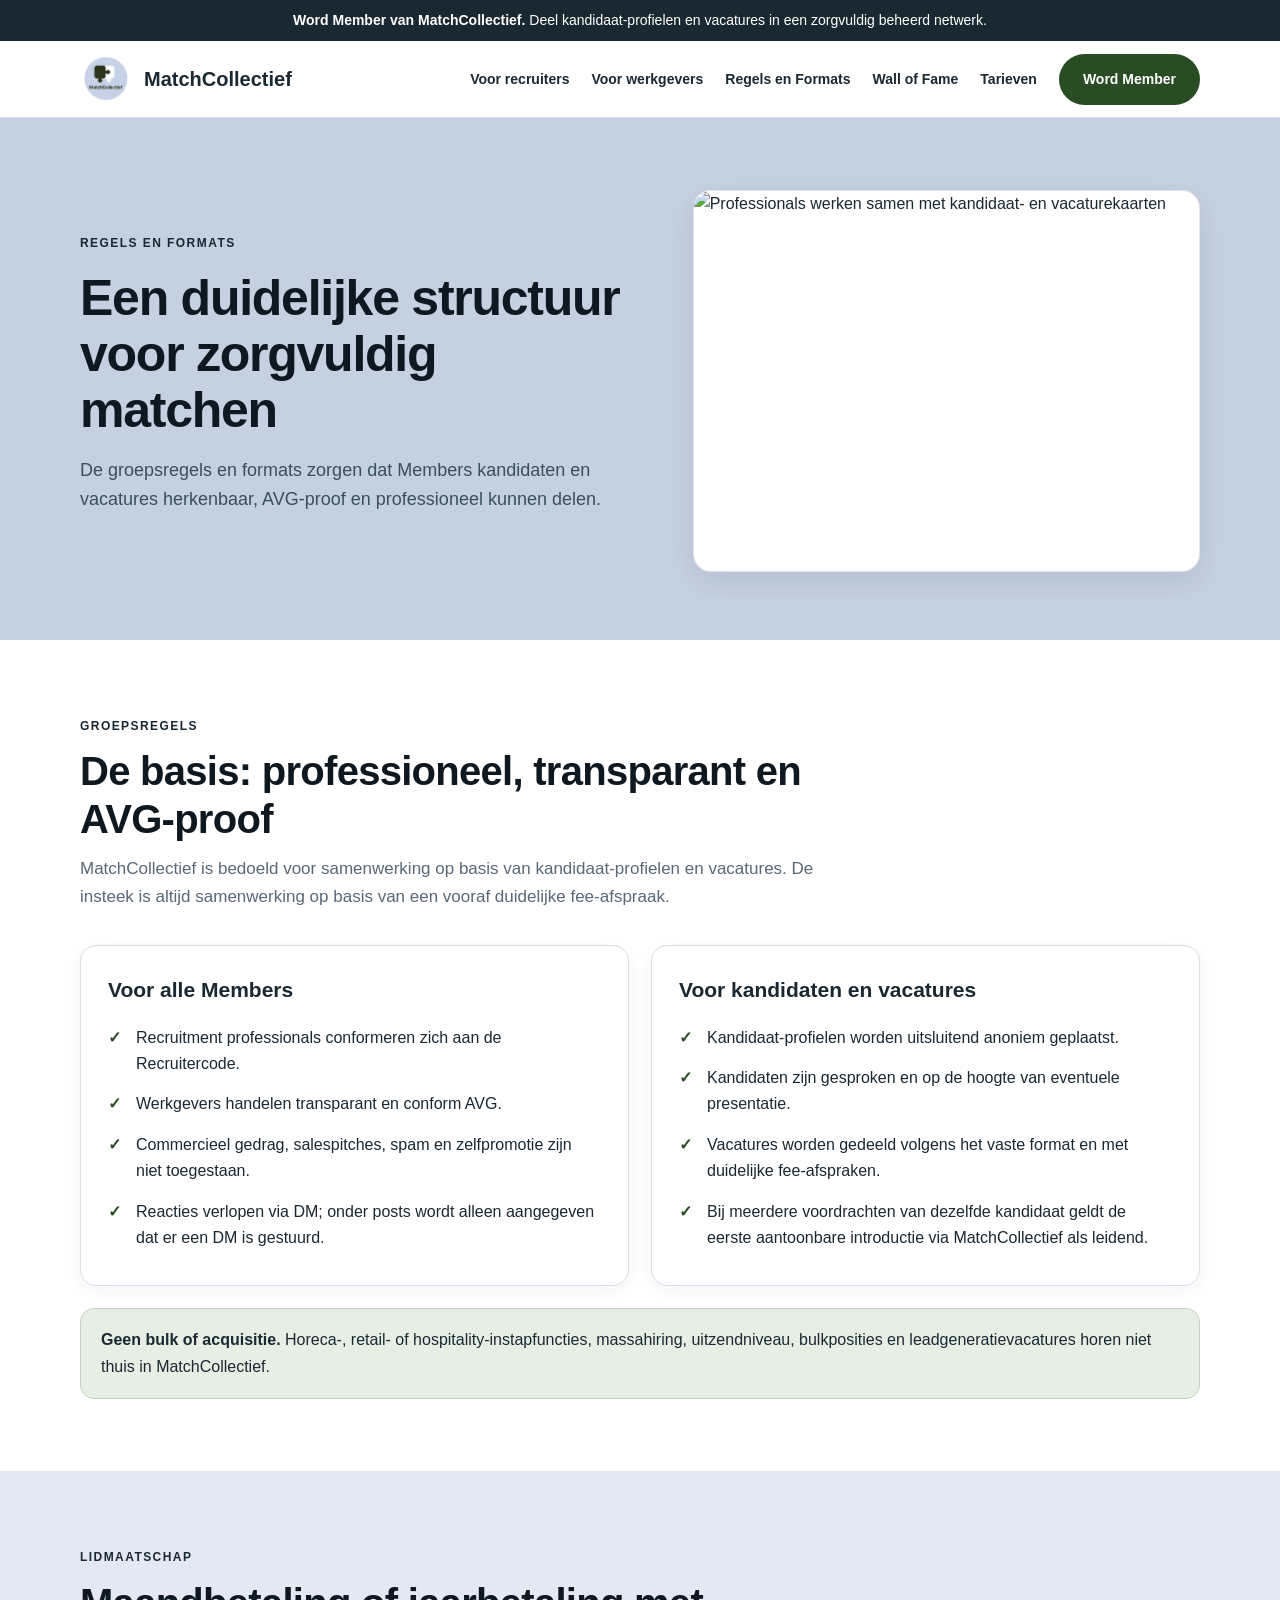
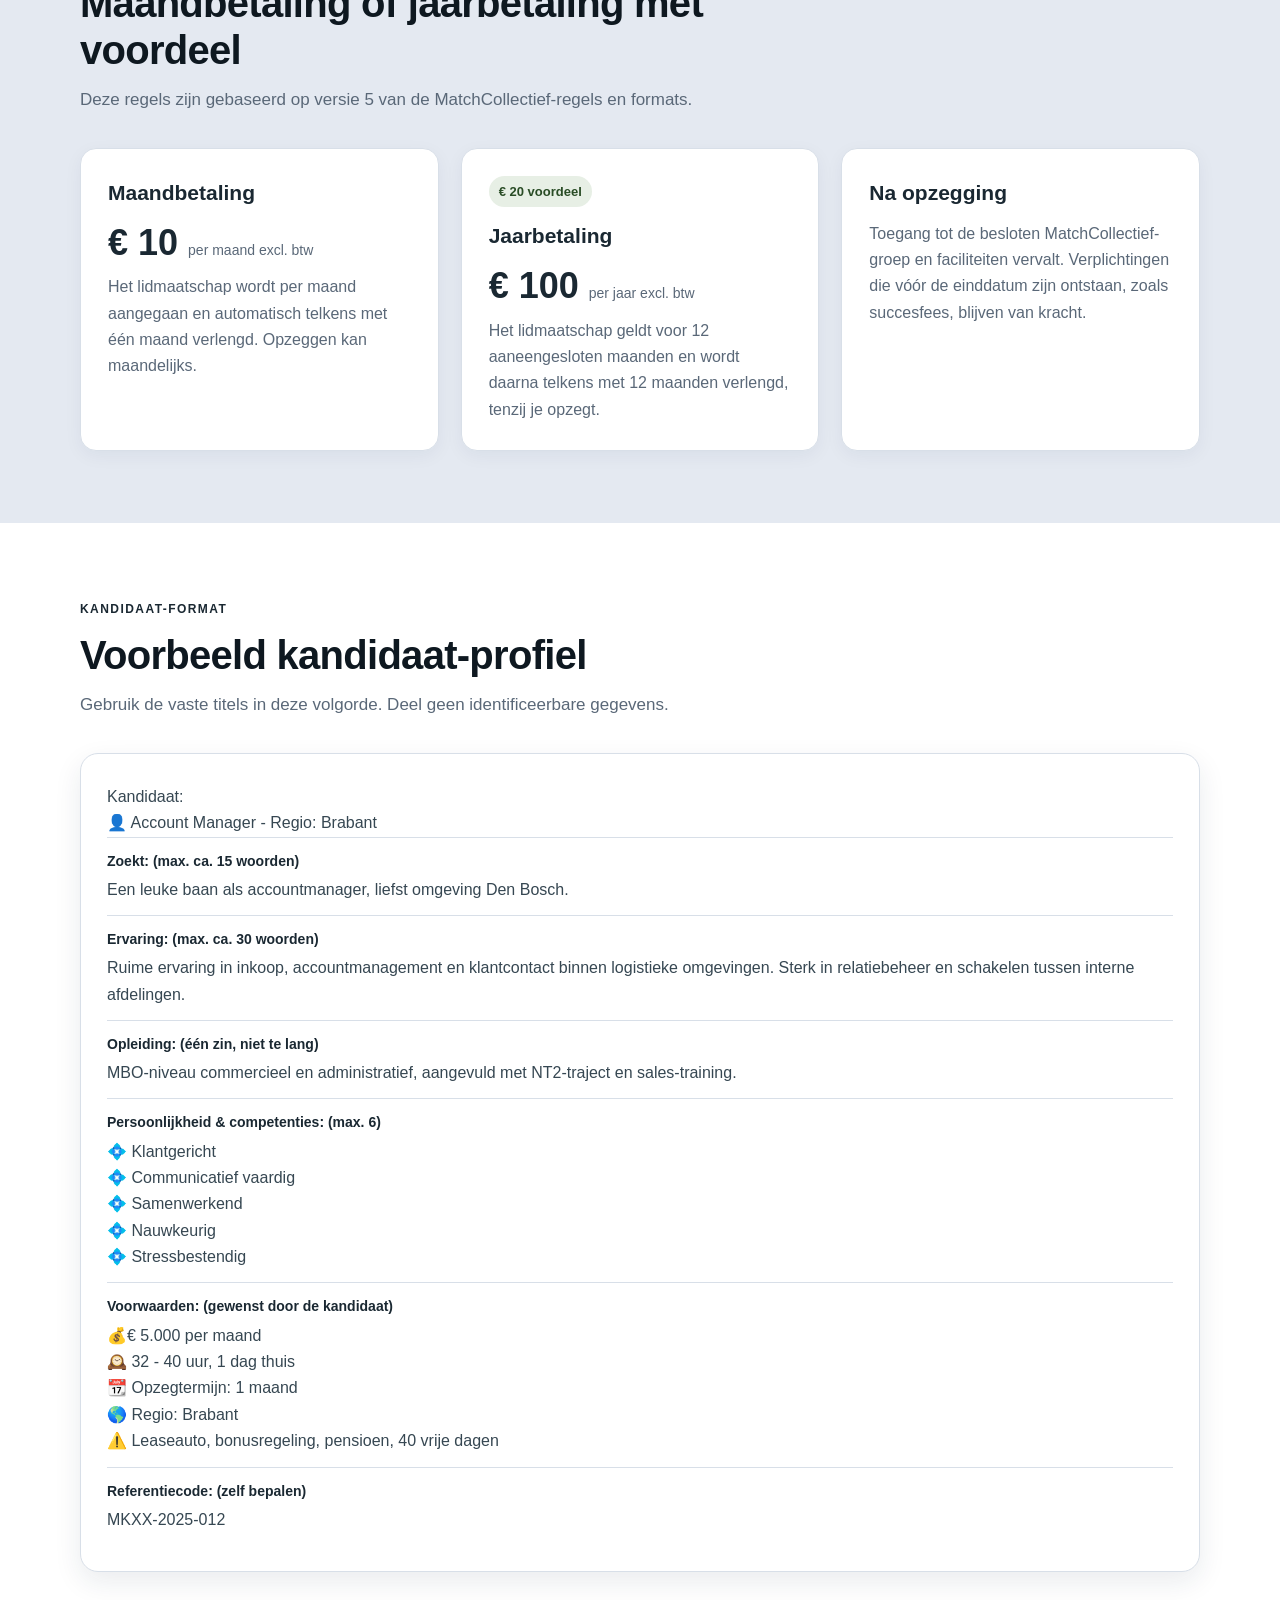
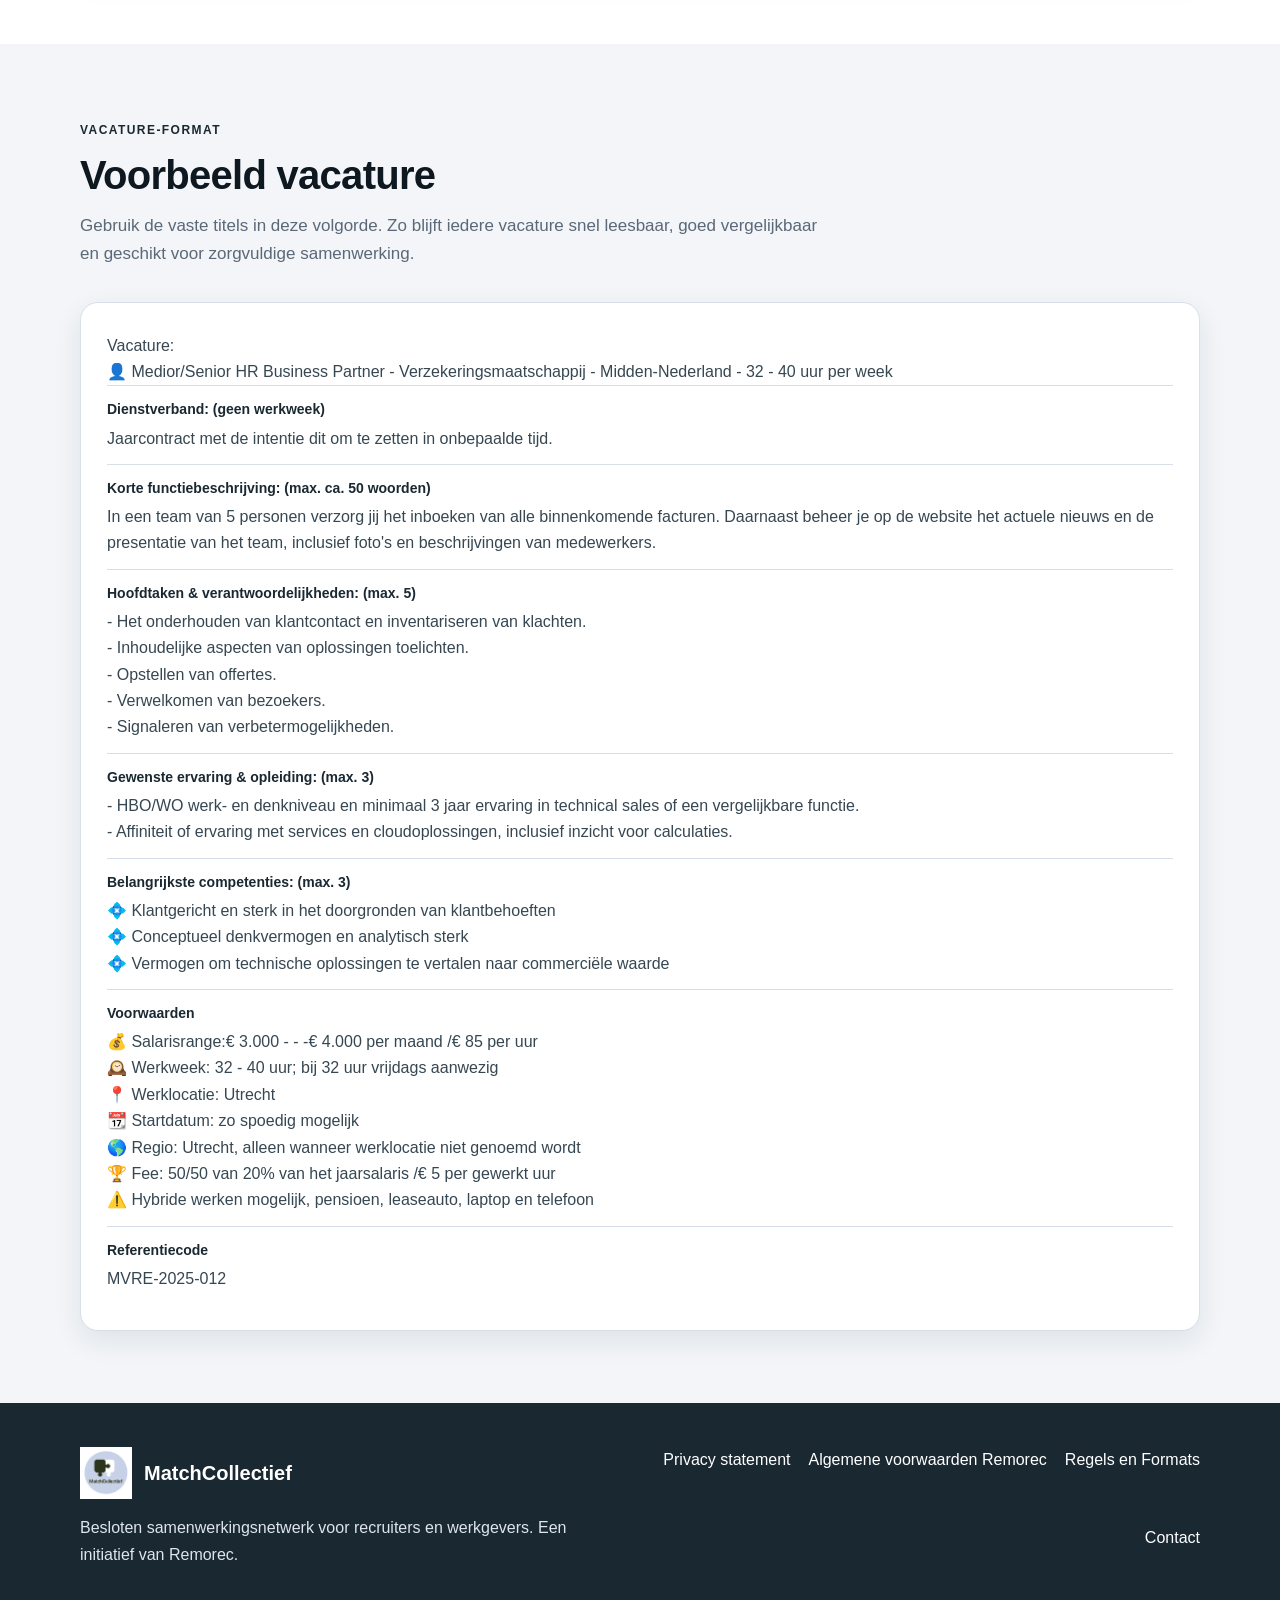
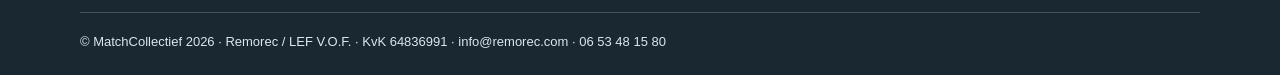
==== commit 28085764: "Add files via upload" ====
--- a/formats.html
+++ b/formats.html
@@ -4,38 +4,38 @@
 <meta charset="utf-8">
 <meta name="viewport" content="width=device-width,initial-scale=1">
 <title>Regels en formats | MatchCollectief</title>
-<meta name="description" content="Groepsregels, lidmaatschapsregels en vaste formats voor kandidaatprofielen en vacatures.">
+<meta name="description" content="Groepsregels, lidmaatschapsregels en vaste formats voor kandidaat-profielen en vacatures.">
 <link rel="stylesheet" href="assets/style.css">
 <link rel="icon" href="assets/matchcollectief-logo.webp">
 <meta name="theme-color" content="#C5D0E0">
 </head>
 <body>
 
-<div class="topbar"><strong>De 30 Founding Members zijn compleet.</strong> Nieuwe Members kunnen zich nu aansluiten.</div>
+<div class="topbar"><strong>Word Member van MatchCollectief.</strong> Deel kandidaat-profielen en vacatures in een zorgvuldig beheerd netwerk.</div>
 <nav>
-  <div class="wrap nav-inner">
-    <a class="brand" href="index.html"><img src="assets/matchcollectief-logo.webp" alt="Logo MatchCollectief"><span>MatchCollectief</span></a>
-    <button class="menu-toggle" aria-label="Menu openen">☰</button>
-    <div class="nav-links">
-      <a href="voor-recruiters.html">Voor recruiters</a>
-      <a href="voor-werkgevers.html">Voor werkgevers</a>
-      <a href="formats.html">Formats</a>
-      <a href="wall-of-fame.html">Wall of Fame</a>
-      <a href="index.html#tarieven">Tarieven</a>
-      <a class="btn btn-green" href="https://forms.cloud.microsoft/r/RFV0NkkKXE" target="_blank" rel="noopener">Word Member</a>
-    </div>
-  </div>
+ <div class="wrap nav-inner">
+ <a class="brand" href="index.html"><img src="assets/matchcollectief-logo.webp" alt="Logo MatchCollectief"><span>MatchCollectief</span></a>
+ <button class="menu-toggle" aria-label="Menu openen">☰</button>
+ <div class="nav-links">
+ <a href="voor-recruiters.html">Voor recruiters</a>
+ <a href="voor-werkgevers.html">Voor werkgevers</a>
+ <a href="formats.html">Regels en Formats</a>
+ <a href="wall-of-fame.html">Wall of Fame</a>
+ <a href="index.html#tarieven">Tarieven</a>
+ <a class="btn btn-green" href="https://forms.cloud.microsoft/r/72gT2LNDt8" target="_blank" rel="noopener">Word Member</a>
+ </div>
+ </div>
 </nav>
 
 
 <header class="hero">
 <div class="wrap hero-grid">
-<div><span class="eyebrow">Regels en formats</span><h1>Een duidelijke structuur voor zorgvuldig matchen.</h1><p class="lead">De groepsregels en formats zorgen dat Members kandidaten en vacatures herkenbaar, AVG-proof en professioneel kunnen delen.</p></div>
-<div class="image-panel hero-image"><img src="assets/member-network.png" alt="Professionals werken samen met kandidaat- en vacaturekaarten"></div>
+<div><span class="eyebrow">Regels en formats</span><h1>Een duidelijke structuur voor zorgvuldig matchen</h1><p class="lead">De groepsregels en formats zorgen dat Members kandidaten en vacatures herkenbaar, AVG-proof en professioneel kunnen delen.</p></div>
+<div class="image-panel hero-image"><img src="assets/member-network.webp" alt="Professionals werken samen met kandidaat- en vacaturekaarten"></div>
 </div>
 </header>
 
-<section><div class="wrap"><div class="section-head"><span class="eyebrow">Groepsregels</span><h2>De basis: professioneel, transparant en AVG-proof.</h2><p>MatchCollectief is bedoeld voor samenwerking op basis van kandidaat-profielen en vacatures. De insteek is altijd samenwerking op basis van een vooraf duidelijke fee-afspraak.</p></div>
+<section><div class="wrap"><div class="section-head"><span class="eyebrow">Groepsregels</span><h2>De basis: professioneel, transparant en AVG-proof</h2><p>MatchCollectief is bedoeld voor samenwerking op basis van kandidaat-profielen en vacatures. De insteek is altijd samenwerking op basis van een vooraf duidelijke fee-afspraak.</p></div>
 <div class="grid-2">
 <article class="card"><h3>Voor alle Members</h3><ul class="checks"><li>Recruitment professionals conformeren zich aan de Recruitercode.</li><li>Werkgevers handelen transparant en conform AVG.</li><li>Commercieel gedrag, salespitches, spam en zelfpromotie zijn niet toegestaan.</li><li>Reacties verlopen via DM; onder posts wordt alleen aangegeven dat er een DM is gestuurd.</li></ul></article>
 <article class="card"><h3>Voor kandidaten en vacatures</h3><ul class="checks"><li>Kandidaat-profielen worden uitsluitend anoniem geplaatst.</li><li>Kandidaten zijn gesproken en op de hoogte van eventuele presentatie.</li><li>Vacatures worden gedeeld volgens het vaste format en met duidelijke fee-afspraken.</li><li>Bij meerdere voordrachten van dezelfde kandidaat geldt de eerste aantoonbare introductie via MatchCollectief als leidend.</li></ul></article>
@@ -43,17 +43,17 @@
 <div class="notice"><strong>Geen bulk of acquisitie.</strong> Horeca-, retail- of hospitality-instapfuncties, massahiring, uitzendniveau, bulkposities en leadgeneratievacatures horen niet thuis in MatchCollectief.</div>
 </div></section>
 
-<section class="brand-section"><div class="wrap"><div class="section-head"><span class="eyebrow">Lidmaatschap</span><h2>Maandbetaling of jaarbetaling met voordeel.</h2><p>Deze regels zijn gebaseerd op versie 5 van de MatchCollectief-regels en formats.</p></div>
+<section class="brand-section"><div class="wrap"><div class="section-head"><span class="eyebrow">Lidmaatschap</span><h2>Maandbetaling of jaarbetaling met voordeel</h2><p>Deze regels zijn gebaseerd op versie 5 van de MatchCollectief-regels en formats.</p></div>
 <div class="grid-3">
 <article class="card"><h3>Maandbetaling</h3><div class="price">€ 10 <small>per maand excl. btw</small></div><p>Het lidmaatschap wordt per maand aangegaan en automatisch telkens met één maand verlengd. Opzeggen kan maandelijks.</p></article>
 <article class="card"><span class="price-badge">€ 20 voordeel</span><h3>Jaarbetaling</h3><div class="price">€ 100 <small>per jaar excl. btw</small></div><p>Het lidmaatschap geldt voor 12 aaneengesloten maanden en wordt daarna telkens met 12 maanden verlengd, tenzij je opzegt.</p></article>
 <article class="card"><h3>Na opzegging</h3><p>Toegang tot de besloten MatchCollectief-groep en faciliteiten vervalt. Verplichtingen die vóór de einddatum zijn ontstaan, zoals succesfees, blijven van kracht.</p></article>
 </div></div></section>
 
-<section id="kandidaat"><div class="wrap"><div class="section-head"><span class="eyebrow">Kandidaat-format</span><h2>Voorbeeld kandidaatprofiel</h2><p>Gebruik de vaste titels in deze volgorde. Deel geen identificeerbare gegevens.</p></div>
+<section id="kandidaat"><div class="wrap"><div class="section-head"><span class="eyebrow">Kandidaat-format</span><h2>Voorbeeld kandidaat-profiel</h2><p>Gebruik de vaste titels in deze volgorde. Deel geen identificeerbare gegevens.</p></div>
 <div class="format-card">
 <div class="format-copy">Kandidaat:
-👤 Account Manager – Regio: Brabant</div>
+👤 Account Manager - Regio: Brabant</div>
 <div class="format-block"><div class="format-label">Zoekt: (max. ca. 15 woorden)</div><div class="format-copy">Een leuke baan als accountmanager, liefst omgeving Den Bosch.</div></div>
 <div class="format-block"><div class="format-label">Ervaring: (max. ca. 30 woorden)</div><div class="format-copy">Ruime ervaring in inkoop, accountmanagement en klantcontact binnen logistieke omgevingen. Sterk in relatiebeheer en schakelen tussen interne afdelingen.</div></div>
 <div class="format-block"><div class="format-label">Opleiding: (één zin, niet te lang)</div><div class="format-copy">MBO-niveau commercieel en administratief, aangevuld met NT2-traject en sales-training.</div></div>
@@ -62,57 +62,57 @@
 💠 Samenwerkend
 💠 Nauwkeurig
 💠 Stressbestendig</div></div>
-<div class="format-block"><div class="format-label">Voorwaarden: (gewenst door de kandidaat)</div><div class="format-copy">💰 € 5.000 per maand
-🕰️ 32–40 uur, 1 dag thuis
+<div class="format-block"><div class="format-label">Voorwaarden: (gewenst door de kandidaat)</div><div class="format-copy">💰€ 5.000 per maand
+🕰️ 32 - 40 uur, 1 dag thuis
 📆 Opzegtermijn: 1 maand
 🌎 Regio: Brabant
 ⚠️ Leaseauto, bonusregeling, pensioen, 40 vrije dagen</div></div>
 <div class="format-block"><div class="format-label">Referentiecode: (zelf bepalen)</div><div class="format-copy">MKXX-2025-012</div></div>
 </div></div></section>
 
-<section id="vacature" class="alt"><div class="wrap"><div class="section-head"><span class="eyebrow">Vacature-format</span><h2>Voorbeeld vacature</h2><p>Een vacature met organisatienaam én een rechtstreekse link naar de eigen vacaturepagina van de werkgever geldt als werkgeversvacature. Externe jobboards, ATS-links en leadgeneratievacatures zijn niet toegestaan.</p></div>
+<section id="vacature" class="alt"><div class="wrap"><div class="section-head"><span class="eyebrow">Vacature-format</span><h2>Voorbeeld vacature</h2><p>Gebruik de vaste titels in deze volgorde. Zo blijft iedere vacature snel leesbaar, goed vergelijkbaar en geschikt voor zorgvuldige samenwerking.</p></div>
 <div class="format-card">
 <div class="format-copy">Vacature:
-👤 Medior/Senior HR Business Partner – Verzekeringsmaatschappij – Midden-Nederland – 32–40 uur per week</div>
+👤 Medior/Senior HR Business Partner - Verzekeringsmaatschappij - Midden-Nederland - 32 - 40 uur per week</div>
 <div class="format-block"><div class="format-label">Dienstverband: (geen werkweek)</div><div class="format-copy">Jaarcontract met de intentie dit om te zetten in onbepaalde tijd.</div></div>
 <div class="format-block"><div class="format-label">Korte functiebeschrijving: (max. ca. 50 woorden)</div><div class="format-copy">In een team van 5 personen verzorg jij het inboeken van alle binnenkomende facturen. Daarnaast beheer je op de website het actuele nieuws en de presentatie van het team, inclusief foto's en beschrijvingen van medewerkers.</div></div>
-<div class="format-block"><div class="format-label">Hoofdtaken & verantwoordelijkheden: (max. 5)</div><div class="format-copy">– Het onderhouden van klantcontact en inventariseren van klachten.
-– Inhoudelijke aspecten van oplossingen toelichten.
-– Opstellen van offertes.
-– Verwelkomen van bezoekers.
-– Signaleren van verbetermogelijkheden.</div></div>
-<div class="format-block"><div class="format-label">Gewenste ervaring & opleiding: (max. 3)</div><div class="format-copy">– HBO/WO werk- en denkniveau en minimaal 3 jaar ervaring in technical sales of een vergelijkbare functie.
-– Affiniteit of ervaring met services en cloudoplossingen, inclusief inzicht voor calculaties.</div></div>
+<div class="format-block"><div class="format-label">Hoofdtaken & verantwoordelijkheden: (max. 5)</div><div class="format-copy"> - Het onderhouden van klantcontact en inventariseren van klachten.
+ - Inhoudelijke aspecten van oplossingen toelichten.
+ - Opstellen van offertes.
+ - Verwelkomen van bezoekers.
+ - Signaleren van verbetermogelijkheden.</div></div>
+<div class="format-block"><div class="format-label">Gewenste ervaring & opleiding: (max. 3)</div><div class="format-copy"> - HBO/WO werk- en denkniveau en minimaal 3 jaar ervaring in technical sales of een vergelijkbare functie.
+ - Affiniteit of ervaring met services en cloudoplossingen, inclusief inzicht voor calculaties.</div></div>
 <div class="format-block"><div class="format-label">Belangrijkste competenties: (max. 3)</div><div class="format-copy">💠 Klantgericht en sterk in het doorgronden van klantbehoeften
 💠 Conceptueel denkvermogen en analytisch sterk
 💠 Vermogen om technische oplossingen te vertalen naar commerciële waarde</div></div>
-<div class="format-block"><div class="format-label">Voorwaarden</div><div class="format-copy">💰 Salarisrange: € 3.000–€ 4.000 per maand / € 85 per uur
-🕰️ Werkweek: 32–40 uur; bij 32 uur vrijdags aanwezig
+<div class="format-block"><div class="format-label">Voorwaarden</div><div class="format-copy">💰 Salarisrange:€ 3.000 - - -€ 4.000 per maand /€ 85 per uur
+🕰️ Werkweek: 32 - 40 uur; bij 32 uur vrijdags aanwezig
 📍 Werklocatie: Utrecht
 📆 Startdatum: zo spoedig mogelijk
 🌎 Regio: Utrecht, alleen wanneer werklocatie niet genoemd wordt
-🏆 Fee: 50/50 van 20% van het jaarsalaris / € 5 per gewerkt uur
+🏆 Fee: 50/50 van 20% van het jaarsalaris /€ 5 per gewerkt uur
 ⚠️ Hybride werken mogelijk, pensioen, leaseauto, laptop en telefoon</div></div>
 <div class="format-block"><div class="format-label">Referentiecode</div><div class="format-copy">MVRE-2025-012</div></div>
 </div></div></section>
 
 
 <footer>
-  <div class="wrap">
-    <div class="footer-grid">
-      <div>
-        <a class="brand" style="color:#fff" href="index.html"><img src="assets/matchcollectief-logo.webp" alt=""><span>MatchCollectief</span></a>
-        <p>Besloten samenwerkingsnetwerk voor recruiters en werkgevers. Een initiatief van Remorec.</p>
-      </div>
-      <div class="footer-links">
-        <a href="privacy.html">Privacy statement</a>
-        <a href="https://www.remorec.com/" target="_blank" rel="noopener">Algemene voorwaarden Remorec</a>
-        <a href="formats.html">Formats</a>
-        <a href="mailto:info@remorec.com">Contact</a>
-      </div>
-    </div>
-    <div class="copyright">© MatchCollectief 2026 · Remorec / LEF V.O.F. · KvK 64836991 · info@remorec.com · 06 53 48 15 80</div>
-  </div>
+ <div class="wrap">
+ <div class="footer-grid">
+ <div>
+ <a class="brand" style="color:#fff" href="index.html"><img src="assets/matchcollectief-logo.webp" alt=""><span>MatchCollectief</span></a>
+ <p>Besloten samenwerkingsnetwerk voor recruiters en werkgevers. Een initiatief van Remorec.</p>
+ </div>
+ <div class="footer-links">
+ <a href="privacy.html">Privacy statement</a>
+ <a href="https://www.remorec.com/" target="_blank" rel="noopener">Algemene voorwaarden Remorec</a>
+ <a href="formats.html">Regels en Formats</a>
+ <a href="mailto:info@remorec.com">Contact</a>
+ </div>
+ </div>
+ <div class="copyright">© MatchCollectief 2026 · Remorec / LEF V.O.F. · KvK 64836991 · info@remorec.com · 06 53 48 15 80</div>
+ </div>
 </footer>
 <script src="assets/site.js"></script>
 
--- a/assets/style.css
+++ b/assets/style.css
@@ -36,13 +36,18 @@
 .btn-outline{border-color:var(--navy);color:var(--navy);background:#fff}
 .btn-light{background:#fff;color:var(--navy)}
 .hero{background:var(--brand);padding:72px 0 68px;overflow:hidden}
-.hero-grid{display:grid;grid-template-columns:1.25fr .75fr;gap:52px;align-items:center}
+.hero-grid{display:grid;grid-template-columns:1.05fr .95fr;gap:52px;align-items:center}
 .eyebrow{display:inline-block;text-transform:uppercase;letter-spacing:.12em;font-size:12px;font-weight:900;color:var(--navy)}
 .hero h1{font-size:clamp(34px,4.5vw,50px);line-height:1.12;letter-spacing:-.025em;margin:14px 0 18px;color:var(--navy-deep);max-width:790px}
 .hero .lead{font-size:18px;color:var(--steel);max-width:760px}
 .actions{display:flex;gap:12px;flex-wrap:wrap;margin-top:26px}
 .logo-panel{background:rgba(255,255,255,.62);border:1px solid rgba(26,40,50,.12);border-radius:24px;padding:28px;display:grid;place-items:center}
 .logo-panel img{width:min(330px,100%)}
+.image-panel{background:#fff;border:1px solid rgba(26,40,50,.12);border-radius:18px;box-shadow:var(--shadow);overflow:hidden}
+.image-panel img{width:100%;height:100%;min-height:320px;object-fit:cover}
+.image-panel.hero-image img{min-height:380px}
+.media-grid{display:grid;grid-template-columns:.95fr 1.05fr;gap:34px;align-items:center}
+.media-grid.reverse{grid-template-columns:1.05fr .95fr}
 .member-status{margin-top:24px;background:#fff;border-radius:14px;padding:18px 20px;border-left:5px solid var(--green)}
 .member-status strong{display:block;color:var(--navy);font-size:19px}
 .member-status span{color:var(--muted)}
@@ -68,6 +73,7 @@
 .price{font-size:36px;font-weight:900;color:var(--navy);line-height:1.1;margin:12px 0}
 .price small{font-size:14px;font-weight:400;color:var(--muted)}
 .notice{background:var(--green-soft);border:1px solid #BFD1BC;border-radius:14px;padding:18px 20px;margin-top:22px}
+.price-badge{display:inline-block;background:var(--green-soft);color:var(--green);font-weight:900;border-radius:999px;padding:5px 10px;font-size:13px;margin-bottom:12px}
 .profile{display:grid;grid-template-columns:220px 1fr;gap:34px;align-items:center}
 .profile img{border-radius:18px;width:100%}
 .profile h2{margin:8px 0 12px;color:var(--navy-deep);font-size:34px;line-height:1.15}
@@ -104,7 +110,7 @@
 .footer-links a{color:#fff;text-decoration:none}
 .copyright{border-top:1px solid #45545E;margin-top:28px;padding-top:18px;font-size:13px}
 @media(max-width:880px){
- .hero-grid,.grid-2,.grid-3,.format-grid,.profile,.cta-grid,.footer-grid{grid-template-columns:1fr}
+ .hero-grid,.grid-2,.grid-3,.format-grid,.profile,.cta-grid,.footer-grid,.media-grid,.media-grid.reverse{grid-template-columns:1fr}
  .member-grid{grid-template-columns:1fr 1fr}
  .menu-toggle{display:block}
  .nav-links{display:none;position:absolute;top:76px;left:0;right:0;background:#fff;padding:20px;box-shadow:var(--shadow);flex-direction:column;align-items:stretch}
@@ -118,5 +124,6 @@
  .actions{flex-direction:column}
  .btn{width:100%}
  .member-grid{grid-template-columns:1fr}
+ .image-panel img,.image-panel.hero-image img{min-height:240px}
  section{padding:58px 0}
 }
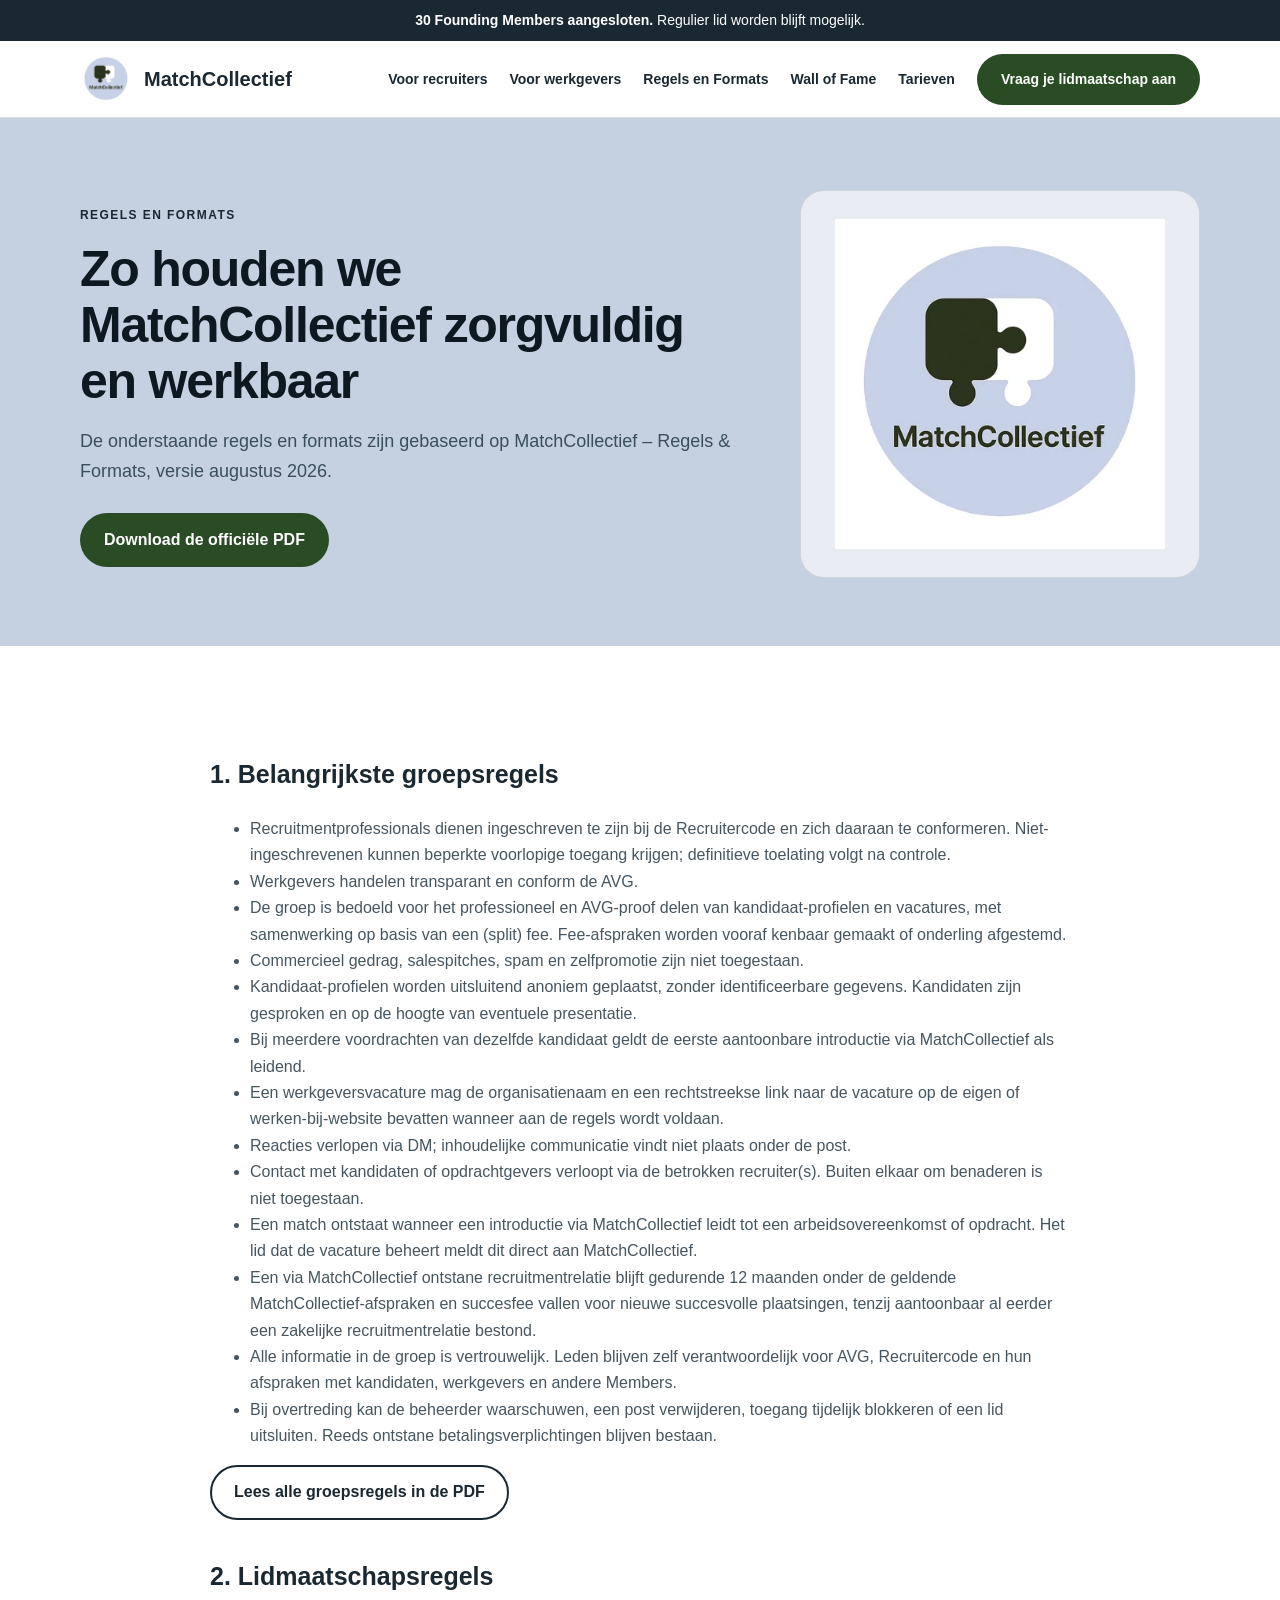
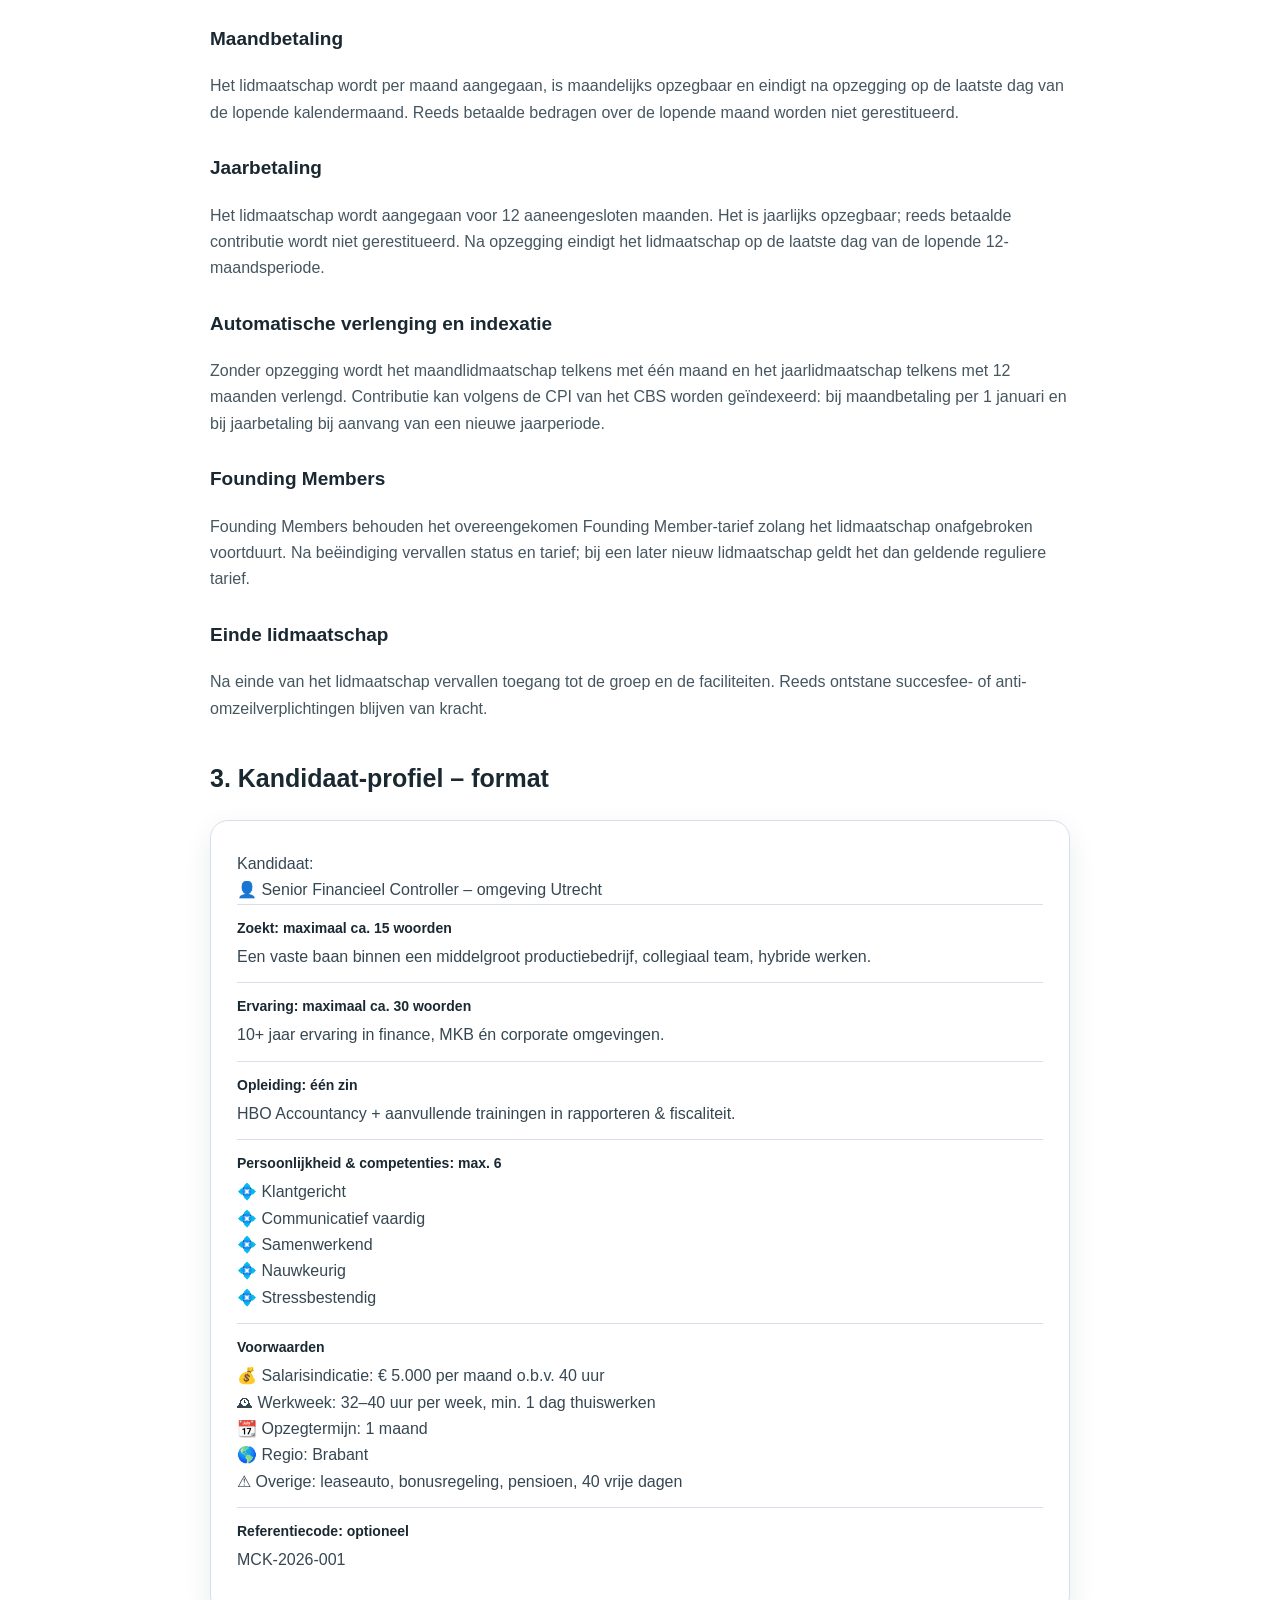
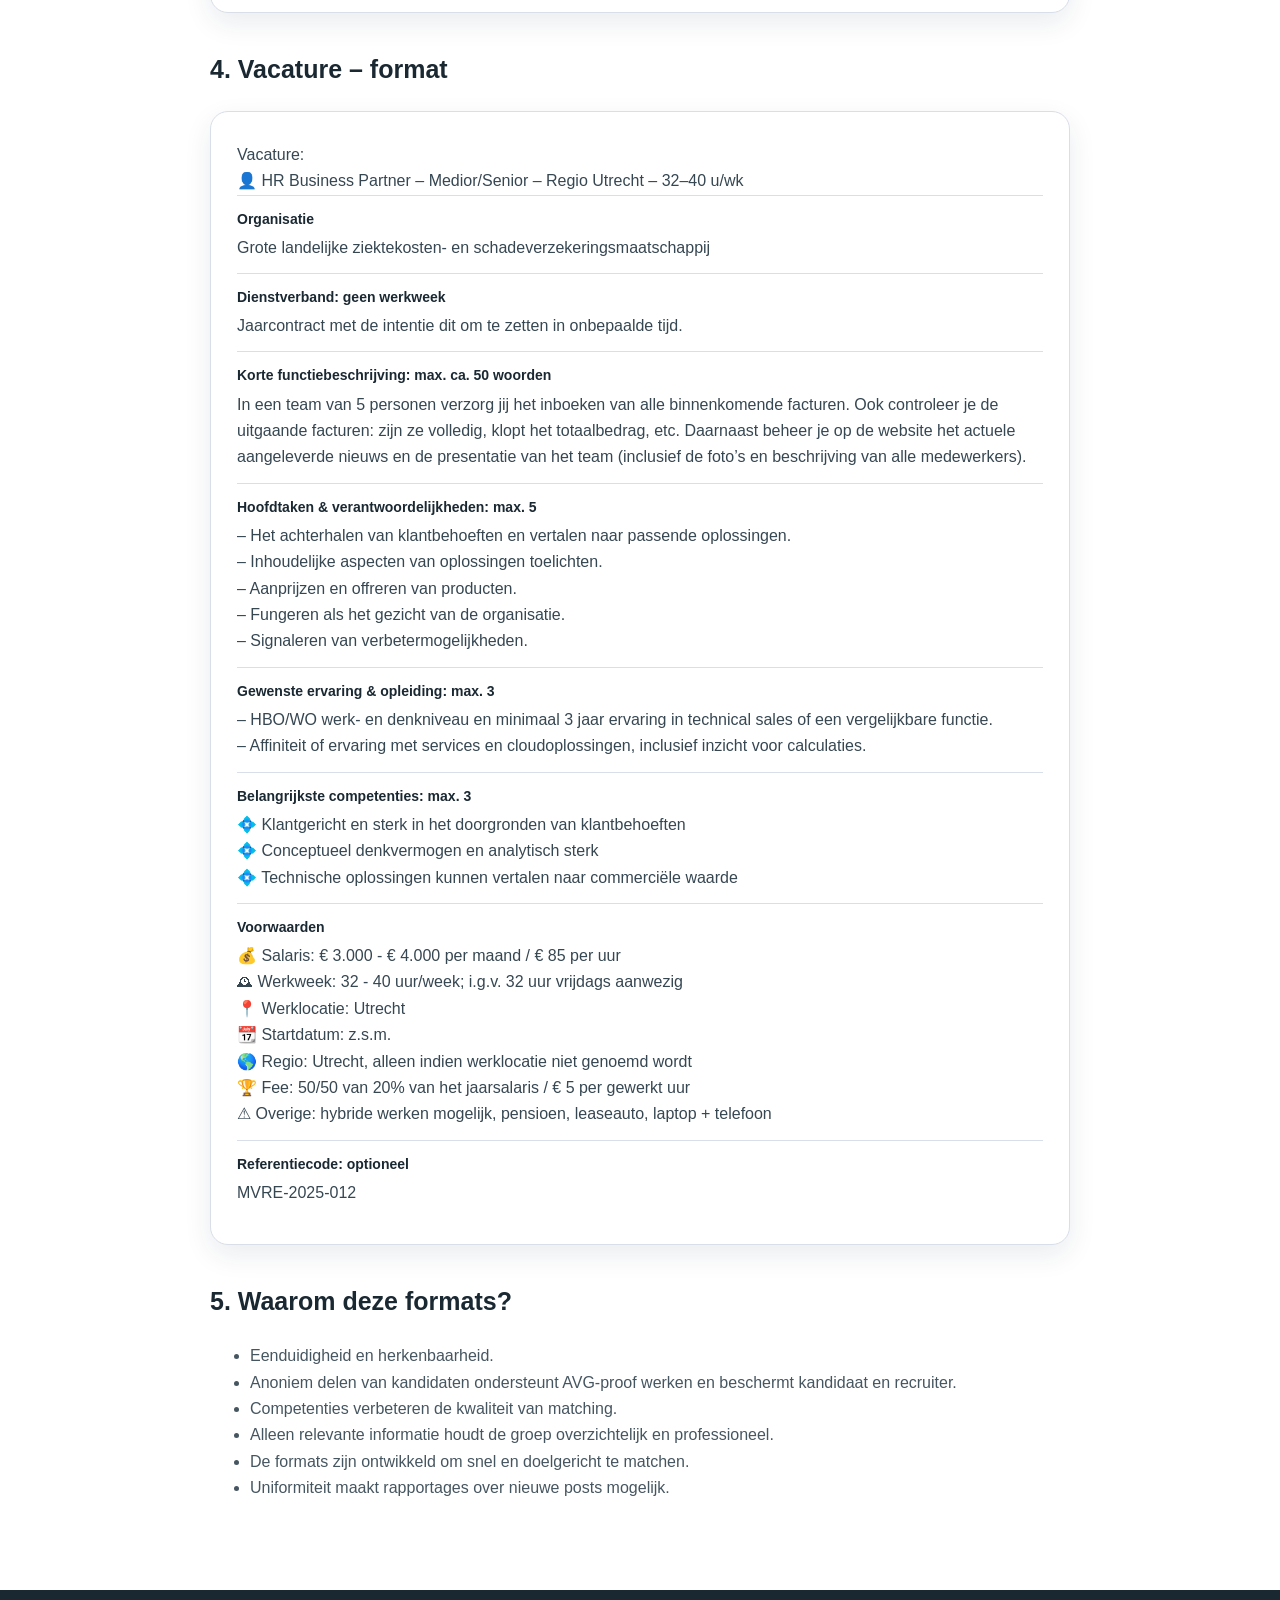
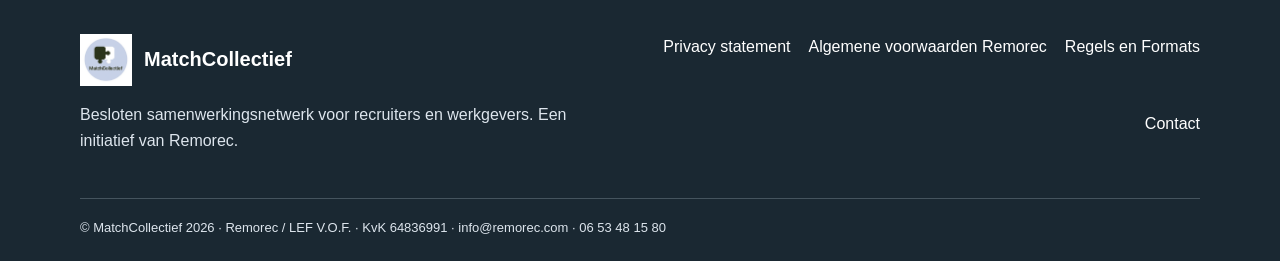
==== commit ca5699dd: "Add files via upload" ====
--- a/formats.html
+++ b/formats.html
@@ -1,120 +1 @@
-<!doctype html>
-<html lang="nl">
-<head>
-<meta charset="utf-8">
-<meta name="viewport" content="width=device-width,initial-scale=1">
-<title>Regels en formats | MatchCollectief</title>
-<meta name="description" content="Groepsregels, lidmaatschapsregels en vaste formats voor kandidaat-profielen en vacatures.">
-<link rel="stylesheet" href="assets/style.css">
-<link rel="icon" href="assets/matchcollectief-logo.webp">
-<meta name="theme-color" content="#C5D0E0">
-</head>
-<body>
-
-<div class="topbar"><strong>Word Member van MatchCollectief.</strong> Deel kandidaat-profielen en vacatures in een zorgvuldig beheerd netwerk.</div>
-<nav>
- <div class="wrap nav-inner">
- <a class="brand" href="index.html"><img src="assets/matchcollectief-logo.webp" alt="Logo MatchCollectief"><span>MatchCollectief</span></a>
- <button class="menu-toggle" aria-label="Menu openen">☰</button>
- <div class="nav-links">
- <a href="voor-recruiters.html">Voor recruiters</a>
- <a href="voor-werkgevers.html">Voor werkgevers</a>
- <a href="formats.html">Regels en Formats</a>
- <a href="wall-of-fame.html">Wall of Fame</a>
- <a href="index.html#tarieven">Tarieven</a>
- <a class="btn btn-green" href="https://forms.cloud.microsoft/r/72gT2LNDt8" target="_blank" rel="noopener">Word Member</a>
- </div>
- </div>
-</nav>
-
-
-<header class="hero">
-<div class="wrap hero-grid">
-<div><span class="eyebrow">Regels en formats</span><h1>Een duidelijke structuur voor zorgvuldig matchen</h1><p class="lead">De groepsregels en formats zorgen dat Members kandidaten en vacatures herkenbaar, AVG-proof en professioneel kunnen delen.</p></div>
-<div class="image-panel hero-image"><img src="assets/member-network.webp" alt="Professionals werken samen met kandidaat- en vacaturekaarten"></div>
-</div>
-</header>
-
-<section><div class="wrap"><div class="section-head"><span class="eyebrow">Groepsregels</span><h2>De basis: professioneel, transparant en AVG-proof</h2><p>MatchCollectief is bedoeld voor samenwerking op basis van kandidaat-profielen en vacatures. De insteek is altijd samenwerking op basis van een vooraf duidelijke fee-afspraak.</p></div>
-<div class="grid-2">
-<article class="card"><h3>Voor alle Members</h3><ul class="checks"><li>Recruitment professionals conformeren zich aan de Recruitercode.</li><li>Werkgevers handelen transparant en conform AVG.</li><li>Commercieel gedrag, salespitches, spam en zelfpromotie zijn niet toegestaan.</li><li>Reacties verlopen via DM; onder posts wordt alleen aangegeven dat er een DM is gestuurd.</li></ul></article>
-<article class="card"><h3>Voor kandidaten en vacatures</h3><ul class="checks"><li>Kandidaat-profielen worden uitsluitend anoniem geplaatst.</li><li>Kandidaten zijn gesproken en op de hoogte van eventuele presentatie.</li><li>Vacatures worden gedeeld volgens het vaste format en met duidelijke fee-afspraken.</li><li>Bij meerdere voordrachten van dezelfde kandidaat geldt de eerste aantoonbare introductie via MatchCollectief als leidend.</li></ul></article>
-</div>
-<div class="notice"><strong>Geen bulk of acquisitie.</strong> Horeca-, retail- of hospitality-instapfuncties, massahiring, uitzendniveau, bulkposities en leadgeneratievacatures horen niet thuis in MatchCollectief.</div>
-</div></section>
-
-<section class="brand-section"><div class="wrap"><div class="section-head"><span class="eyebrow">Lidmaatschap</span><h2>Maandbetaling of jaarbetaling met voordeel</h2><p>Deze regels zijn gebaseerd op versie 5 van de MatchCollectief-regels en formats.</p></div>
-<div class="grid-3">
-<article class="card"><h3>Maandbetaling</h3><div class="price">€ 10 <small>per maand excl. btw</small></div><p>Het lidmaatschap wordt per maand aangegaan en automatisch telkens met één maand verlengd. Opzeggen kan maandelijks.</p></article>
-<article class="card"><span class="price-badge">€ 20 voordeel</span><h3>Jaarbetaling</h3><div class="price">€ 100 <small>per jaar excl. btw</small></div><p>Het lidmaatschap geldt voor 12 aaneengesloten maanden en wordt daarna telkens met 12 maanden verlengd, tenzij je opzegt.</p></article>
-<article class="card"><h3>Na opzegging</h3><p>Toegang tot de besloten MatchCollectief-groep en faciliteiten vervalt. Verplichtingen die vóór de einddatum zijn ontstaan, zoals succesfees, blijven van kracht.</p></article>
-</div></div></section>
-
-<section id="kandidaat"><div class="wrap"><div class="section-head"><span class="eyebrow">Kandidaat-format</span><h2>Voorbeeld kandidaat-profiel</h2><p>Gebruik de vaste titels in deze volgorde. Deel geen identificeerbare gegevens.</p></div>
-<div class="format-card">
-<div class="format-copy">Kandidaat:
-👤 Account Manager - Regio: Brabant</div>
-<div class="format-block"><div class="format-label">Zoekt: (max. ca. 15 woorden)</div><div class="format-copy">Een leuke baan als accountmanager, liefst omgeving Den Bosch.</div></div>
-<div class="format-block"><div class="format-label">Ervaring: (max. ca. 30 woorden)</div><div class="format-copy">Ruime ervaring in inkoop, accountmanagement en klantcontact binnen logistieke omgevingen. Sterk in relatiebeheer en schakelen tussen interne afdelingen.</div></div>
-<div class="format-block"><div class="format-label">Opleiding: (één zin, niet te lang)</div><div class="format-copy">MBO-niveau commercieel en administratief, aangevuld met NT2-traject en sales-training.</div></div>
-<div class="format-block"><div class="format-label">Persoonlijkheid & competenties: (max. 6)</div><div class="format-copy">💠 Klantgericht
-💠 Communicatief vaardig
-💠 Samenwerkend
-💠 Nauwkeurig
-💠 Stressbestendig</div></div>
-<div class="format-block"><div class="format-label">Voorwaarden: (gewenst door de kandidaat)</div><div class="format-copy">💰€ 5.000 per maand
-🕰️ 32 - 40 uur, 1 dag thuis
-📆 Opzegtermijn: 1 maand
-🌎 Regio: Brabant
-⚠️ Leaseauto, bonusregeling, pensioen, 40 vrije dagen</div></div>
-<div class="format-block"><div class="format-label">Referentiecode: (zelf bepalen)</div><div class="format-copy">MKXX-2025-012</div></div>
-</div></div></section>
-
-<section id="vacature" class="alt"><div class="wrap"><div class="section-head"><span class="eyebrow">Vacature-format</span><h2>Voorbeeld vacature</h2><p>Gebruik de vaste titels in deze volgorde. Zo blijft iedere vacature snel leesbaar, goed vergelijkbaar en geschikt voor zorgvuldige samenwerking.</p></div>
-<div class="format-card">
-<div class="format-copy">Vacature:
-👤 Medior/Senior HR Business Partner - Verzekeringsmaatschappij - Midden-Nederland - 32 - 40 uur per week</div>
-<div class="format-block"><div class="format-label">Dienstverband: (geen werkweek)</div><div class="format-copy">Jaarcontract met de intentie dit om te zetten in onbepaalde tijd.</div></div>
-<div class="format-block"><div class="format-label">Korte functiebeschrijving: (max. ca. 50 woorden)</div><div class="format-copy">In een team van 5 personen verzorg jij het inboeken van alle binnenkomende facturen. Daarnaast beheer je op de website het actuele nieuws en de presentatie van het team, inclusief foto's en beschrijvingen van medewerkers.</div></div>
-<div class="format-block"><div class="format-label">Hoofdtaken & verantwoordelijkheden: (max. 5)</div><div class="format-copy"> - Het onderhouden van klantcontact en inventariseren van klachten.
- - Inhoudelijke aspecten van oplossingen toelichten.
- - Opstellen van offertes.
- - Verwelkomen van bezoekers.
- - Signaleren van verbetermogelijkheden.</div></div>
-<div class="format-block"><div class="format-label">Gewenste ervaring & opleiding: (max. 3)</div><div class="format-copy"> - HBO/WO werk- en denkniveau en minimaal 3 jaar ervaring in technical sales of een vergelijkbare functie.
- - Affiniteit of ervaring met services en cloudoplossingen, inclusief inzicht voor calculaties.</div></div>
-<div class="format-block"><div class="format-label">Belangrijkste competenties: (max. 3)</div><div class="format-copy">💠 Klantgericht en sterk in het doorgronden van klantbehoeften
-💠 Conceptueel denkvermogen en analytisch sterk
-💠 Vermogen om technische oplossingen te vertalen naar commerciële waarde</div></div>
-<div class="format-block"><div class="format-label">Voorwaarden</div><div class="format-copy">💰 Salarisrange:€ 3.000 - - -€ 4.000 per maand /€ 85 per uur
-🕰️ Werkweek: 32 - 40 uur; bij 32 uur vrijdags aanwezig
-📍 Werklocatie: Utrecht
-📆 Startdatum: zo spoedig mogelijk
-🌎 Regio: Utrecht, alleen wanneer werklocatie niet genoemd wordt
-🏆 Fee: 50/50 van 20% van het jaarsalaris /€ 5 per gewerkt uur
-⚠️ Hybride werken mogelijk, pensioen, leaseauto, laptop en telefoon</div></div>
-<div class="format-block"><div class="format-label">Referentiecode</div><div class="format-copy">MVRE-2025-012</div></div>
-</div></div></section>
-
-
-<footer>
- <div class="wrap">
- <div class="footer-grid">
- <div>
- <a class="brand" style="color:#fff" href="index.html"><img src="assets/matchcollectief-logo.webp" alt=""><span>MatchCollectief</span></a>
- <p>Besloten samenwerkingsnetwerk voor recruiters en werkgevers. Een initiatief van Remorec.</p>
- </div>
- <div class="footer-links">
- <a href="privacy.html">Privacy statement</a>
- <a href="https://www.remorec.com/" target="_blank" rel="noopener">Algemene voorwaarden Remorec</a>
- <a href="formats.html">Regels en Formats</a>
- <a href="mailto:info@remorec.com">Contact</a>
- </div>
- </div>
- <div class="copyright">© MatchCollectief 2026 · Remorec / LEF V.O.F. · KvK 64836991 · info@remorec.com · 06 53 48 15 80</div>
- </div>
-</footer>
-<script src="assets/site.js"></script>
-
-</body>
-</html>
+<!doctype html><html lang="nl"><head><meta charset="utf-8"><meta http-equiv="refresh" content="0; url=regels-en-formats.html"><link rel="canonical" href="regels-en-formats.html"><title>Regels en Formats | MatchCollectief</title></head><body><p>Door naar <a href="regels-en-formats.html">Regels en Formats</a>.</p></body></html>
